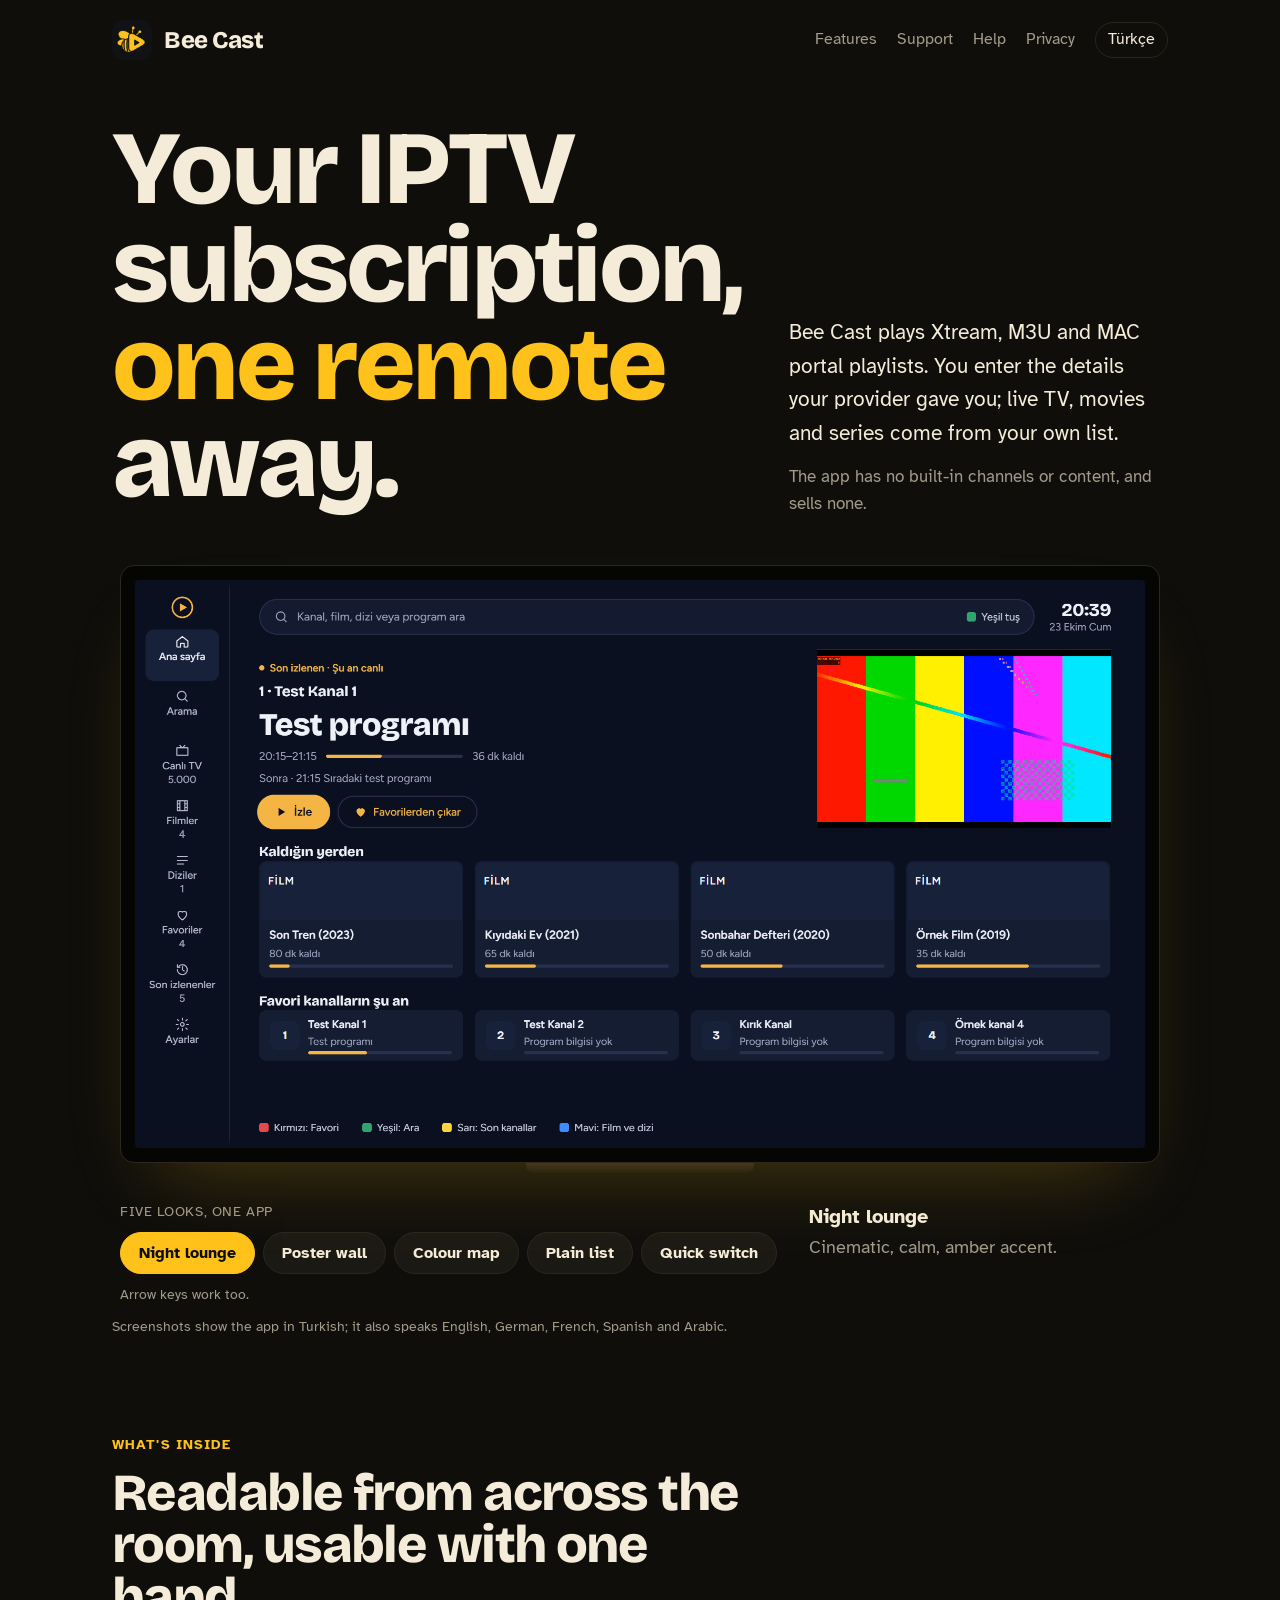
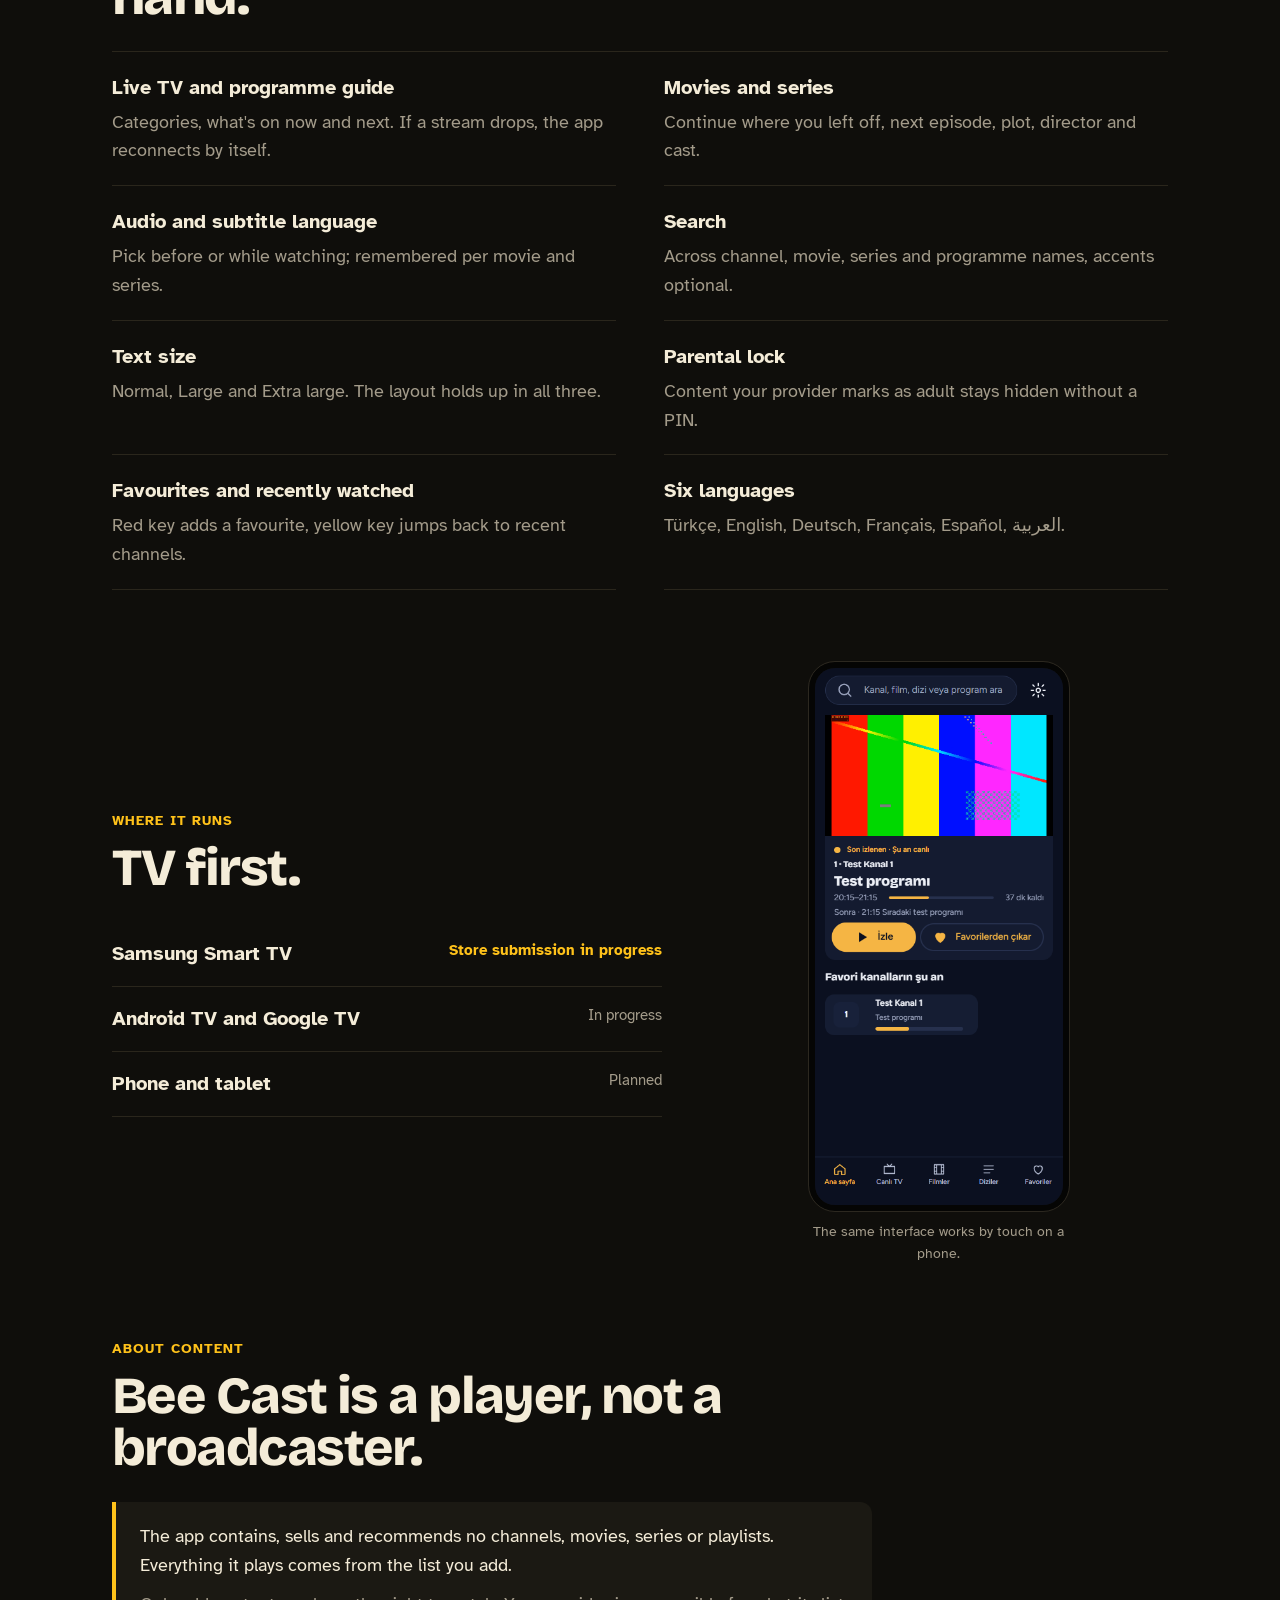
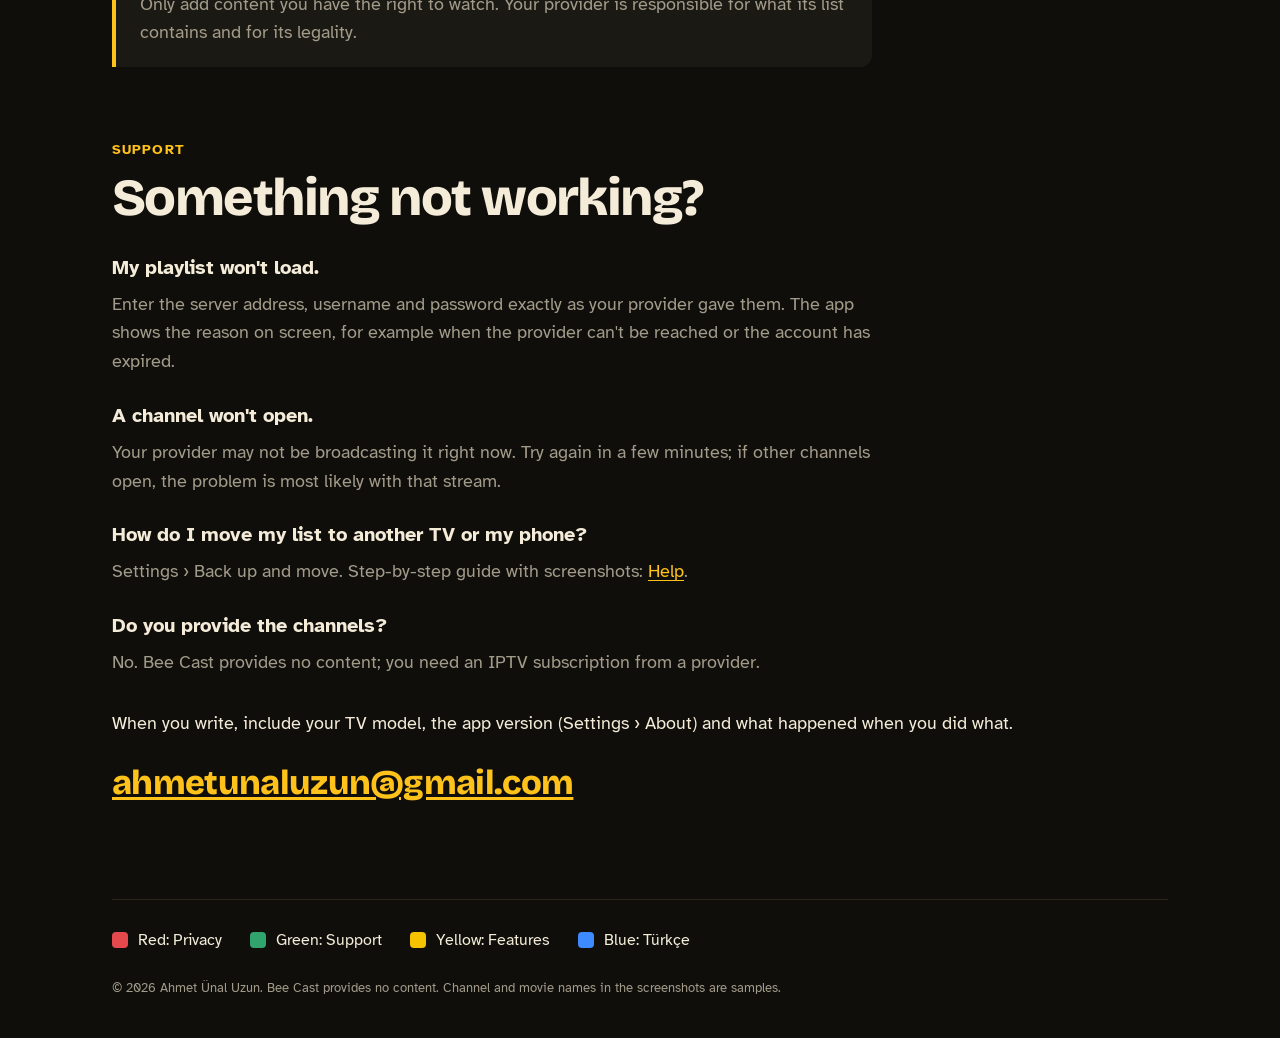
==== en/index.html @ 76fd28bc "Site: Yardım sayfası (TR+EN), yedekle ve taşı tarifi gerçek TV ve telefon görüntüleriyle Gereksiniml" ====
<!doctype html>
<html lang="en" class="no-js">
<head>
  <meta charset="utf-8">
  <meta name="viewport" content="width=device-width, initial-scale=1">
  <title>Bee Cast — IPTV player</title>
  <meta name="description" content="Bee Cast is a player for watching live TV, movies and series from your own IPTV subscription on your TV, with the remote. It provides no content.">
  <link rel="icon" href="../assets/img/simge-64.png" type="image/png">
  <link rel="apple-touch-icon" href="../assets/img/simge-192.png">
  <link rel="alternate" hreflang="tr" href="../">
  <link rel="stylesheet" href="../assets/site.css">
  <script src="../assets/site.js" defer></script>
</head>
<body>
  <a class="skip" href="#content">Skip to content</a>
  <div class="wrap">
    <header class="top">
      <a class="brand" href="./" aria-label="Bee Cast home"><img src="../assets/img/simge-64.png" alt="" width="40" height="40"><span>Bee Cast</span></a>
      <nav aria-label="Site">
        <a class="opt" href="#features">Features</a>
        <a class="opt" href="#support">Support</a>
        <a class="opt" href="help.html">Help</a>
        <a class="opt" href="privacy.html">Privacy</a>
        <a class="lang" href="../" lang="tr" hreflang="tr">Türkçe</a>
      </nav>
    </header>

    <main id="content">
      <div class="hero">
        <div class="hero__head">
        <h1>Your IPTV subscription, <em>one remote</em> away.</h1>
        <div>
        <p class="lede">Bee Cast plays Xtream, M3U and MAC portal playlists. You enter the details your provider gave you; live TV, movies and series come from your own list.</p>
        <p class="lede">The app has no built-in channels or content, and sells none.</p>
        </div>
        </div>

        <div class="tv">
          <div class="tv__bezel">
            <div class="tv__screen">
              <img data-look="a" class="is-on" src="../assets/img/tema-a.png" alt="Bee Cast home screen in the Night lounge look: last watched channel, continue watching and favourite channels" width="1920" height="1080">
              <img data-look="b" src="../assets/img/tema-b.png" alt="Poster wall look" width="1920" height="1080" loading="lazy">
              <img data-look="c" src="../assets/img/tema-c.png" alt="Colour map look" width="1920" height="1080" loading="lazy">
              <img data-look="d" src="../assets/img/tema-d.png" alt="Plain list look" width="1920" height="1080" loading="lazy">
              <img data-look="e" src="../assets/img/tema-e.png" alt="Quick switch look" width="1920" height="1080" loading="lazy">
            </div>
          </div>
          <div class="tv__stand" aria-hidden="true"></div>

          <div class="looks">
            <div>
              <p class="looks__label" id="looks">FIVE LOOKS, ONE APP</p>
              <div class="looks__keys" role="radiogroup" aria-labelledby="looks" data-looks>
                <button type="button" class="look" role="radio" data-look="a" data-desc="Cinematic, calm, amber accent.">Night lounge</button>
                <button type="button" class="look" role="radio" data-look="b" data-desc="Content first, typographic posters.">Poster wall</button>
                <button type="button" class="look" role="radio" data-look="c" data-desc="Every section has its own colour.">Colour map</button>
                <button type="button" class="look" role="radio" data-look="d" data-desc="No frills, most legible, fewest key presses.">Plain list</button>
                <button type="button" class="look" role="radio" data-look="e" data-desc="Opens on the stream, one press with the colour keys.">Quick switch</button>
              </div>
              <p class="looks__hint">Arrow keys work too.</p>
            </div>
            <p class="looks__desc" aria-live="polite"><b data-look-title>Night lounge</b><span data-look-desc>Cinematic, calm, amber accent.</span></p>
          </div>
        </div>
        <p class="looks__hint">Screenshots show the app in Turkish; it also speaks English, German, French, Spanish and Arabic.</p>
      </div>

      <section id="features" aria-labelledby="h-f">
        <p class="kicker">What's inside</p>
        <h2 id="h-f">Readable from across the room, usable with one hand.</h2>
        <dl class="feats">
          <div><dt>Live TV and programme guide</dt><dd>Categories, what's on now and next. If a stream drops, the app reconnects by itself.</dd></div>
          <div><dt>Movies and series</dt><dd>Continue where you left off, next episode, plot, director and cast.</dd></div>
          <div><dt>Audio and subtitle language</dt><dd>Pick before or while watching; remembered per movie and series.</dd></div>
          <div><dt>Search</dt><dd>Across channel, movie, series and programme names, accents optional.</dd></div>
          <div><dt>Text size</dt><dd>Normal, Large and Extra large. The layout holds up in all three.</dd></div>
          <div><dt>Parental lock</dt><dd>Content your provider marks as adult stays hidden without a PIN.</dd></div>
          <div><dt>Favourites and recently watched</dt><dd>Red key adds a favourite, yellow key jumps back to recent channels.</dd></div>
          <div><dt>Six languages</dt><dd>Türkçe, English, Deutsch, Français, Español, العربية.</dd></div>
        </dl>
      </section>

      <section id="where" aria-labelledby="h-w">
        <div class="where">
          <div>
            <p class="kicker">Where it runs</p>
            <h2 id="h-w">TV first.</h2>
            <ul>
              <li>Samsung Smart TV <span class="now">Store submission in progress</span></li>
              <li>Android TV and Google TV <span>In progress</span></li>
              <li>Phone and tablet <span>Planned</span></li>
            </ul>
          </div>
          <figure>
            <img src="../assets/img/telefon.png" alt="Bee Cast on a phone, portrait" width="390" height="844">
            <figcaption>The same interface works by touch on a phone.</figcaption>
          </figure>
        </div>
      </section>

      <section id="about-content" aria-labelledby="h-c">
        <p class="kicker">About content</p>
        <h2 id="h-c">Bee Cast is a player, not a broadcaster.</h2>
        <div class="note">
          <p>The app contains, sells and recommends no channels, movies, series or playlists. Everything it plays comes from the list you add.</p>
          <p>Only add content you have the right to watch. Your provider is responsible for what its list contains and for its legality.</p>
        </div>
      </section>

      <section id="support" aria-labelledby="h-s">
        <p class="kicker">Support</p>
        <h2 id="h-s">Something not working?</h2>
        <dl class="faq">
          <dt>My playlist won't load.</dt>
          <dd>Enter the server address, username and password exactly as your provider gave them. The app shows the reason on screen, for example when the provider can't be reached or the account has expired.</dd>
          <dt>A channel won't open.</dt>
          <dd>Your provider may not be broadcasting it right now. Try again in a few minutes; if other channels open, the problem is most likely with that stream.</dd>
          <dt>How do I move my list to another TV or my phone?</dt>
          <dd>Settings › Back up and move. Step-by-step guide with screenshots: <a href="help.html">Help</a>.</dd>
          <dt>Do you provide the channels?</dt>
          <dd>No. Bee Cast provides no content; you need an IPTV subscription from a provider.</dd>
        </dl>
        <p style="margin-top:32px">When you write, include your TV model, the app version (Settings › About) and what happened when you did what.</p>
        <a class="mail" href="mailto:ahmetunaluzun@gmail.com?subject=Bee%20Cast">ahmetunaluzun@gmail.com</a>
      </section>
    </main>

    <footer class="foot">
      <ul class="keys" aria-label="Shortcuts">
        <li><a href="privacy.html"><i class="k-red" aria-hidden="true"></i>Red: Privacy</a></li>
        <li><a href="#support"><i class="k-green" aria-hidden="true"></i>Green: Support</a></li>
        <li><a href="#features"><i class="k-yellow" aria-hidden="true"></i>Yellow: Features</a></li>
        <li><a href="../" lang="tr"><i class="k-blue" aria-hidden="true"></i>Blue: Türkçe</a></li>
      </ul>
      <small>© 2026 Ahmet Ünal Uzun. Bee Cast provides no content. Channel and movie names in the screenshots are samples.</small>
    </footer>
  </div>
</body>
</html>
---- assets/site.css ----
/* Bee Cast sitesi. Yazı tipleri pakette (Google Fonts'a istek gitmez); OFL-1.1, @fontsource 5.3.0. */
@font-face { font-family: 'Bricolage Grotesque'; font-weight: 800; font-display: swap; src: url('fonts/bricolage-grotesque-latin-800-normal.woff2') format('woff2'); unicode-range: U+0000-00FF, U+0131, U+0152-0153, U+02BB-02BC, U+02C6, U+02DA, U+02DC, U+0304, U+0308, U+0329, U+2000-206F, U+20AC, U+2122, U+2191, U+2193, U+2212, U+2215, U+FEFF, U+FFFD; }
@font-face { font-family: 'Bricolage Grotesque'; font-weight: 800; font-display: swap; src: url('fonts/bricolage-grotesque-latin-ext-800-normal.woff2') format('woff2'); unicode-range: U+0100-02BA, U+02BD-02C5, U+02C7-02CC, U+02CE-02D7, U+02DD-02FF, U+0304, U+0308, U+0329, U+1D00-1DBF, U+1E00-1E9F, U+1EF2-1EFF, U+2020, U+20A0-20AB, U+20AD-20C0, U+2113, U+2C60-2C7F, U+A720-A7FF; }
@font-face { font-family: 'Atkinson Hyperlegible'; font-weight: 400; font-display: swap; src: url('fonts/atkinson-hyperlegible-latin-400-normal.woff2') format('woff2'); unicode-range: U+0000-00FF, U+0131, U+0152-0153, U+02BB-02BC, U+02C6, U+02DA, U+02DC, U+0304, U+0308, U+0329, U+2000-206F, U+20AC, U+2122, U+2191, U+2193, U+2212, U+2215, U+FEFF, U+FFFD; }
@font-face { font-family: 'Atkinson Hyperlegible'; font-weight: 400; font-display: swap; src: url('fonts/atkinson-hyperlegible-latin-ext-400-normal.woff2') format('woff2'); unicode-range: U+0100-02BA, U+02BD-02C5, U+02C7-02CC, U+02CE-02D7, U+02DD-02FF, U+0304, U+0308, U+0329, U+1D00-1DBF, U+1E00-1E9F, U+1EF2-1EFF, U+2020, U+20A0-20AB, U+20AD-20C0, U+2113, U+2C60-2C7F, U+A720-A7FF; }
@font-face { font-family: 'Atkinson Hyperlegible'; font-weight: 700; font-display: swap; src: url('fonts/atkinson-hyperlegible-latin-700-normal.woff2') format('woff2'); unicode-range: U+0000-00FF, U+0131, U+0152-0153, U+02BB-02BC, U+02C6, U+02DA, U+02DC, U+0304, U+0308, U+0329, U+2000-206F, U+20AC, U+2122, U+2191, U+2193, U+2212, U+2215, U+FEFF, U+FFFD; }
@font-face { font-family: 'Atkinson Hyperlegible'; font-weight: 700; font-display: swap; src: url('fonts/atkinson-hyperlegible-latin-ext-700-normal.woff2') format('woff2'); unicode-range: U+0100-02BA, U+02BD-02C5, U+02C7-02CC, U+02CE-02D7, U+02DD-02FF, U+0304, U+0308, U+0329, U+1D00-1DBF, U+1E00-1E9F, U+1EF2-1EFF, U+2020, U+20A0-20AB, U+20AD-20C0, U+2113, U+2C60-2C7F, U+A720-A7FF; }

:root {
  --ink: #0f0e0b;      /* petek siyahı: zemin */
  --hive: #1b1913;     /* kovan: yüzey */
  --hive-2: #2a261c;   /* kovan çizgisi */
  --honey: #ffc21a;    /* bal sarısı: marka */
  --wax: #f4ecd8;      /* balmumu: metin */
  --ash: #a39b8a;      /* kül: ikincil metin */
  --key-red: #e5484d;
  --key-green: #30a46c;
  --key-yellow: #f5c400;
  --key-blue: #3e8bff;
  --display: 'Bricolage Grotesque', 'Arial Narrow', sans-serif;
  --body: 'Atkinson Hyperlegible', system-ui, sans-serif;
  --wrap: 1120px;
  --gutter: 16px;
  color-scheme: dark;
}
@media (min-width: 720px) { :root { --gutter: 32px; } }

*, *::before, *::after { box-sizing: border-box; }
html { -webkit-text-size-adjust: 100%; scroll-behavior: smooth; }
@media (prefers-reduced-motion: reduce) { html { scroll-behavior: auto; } }
body {
  margin: 0;
  background: var(--ink);
  color: var(--wax);
  font: 400 18px/1.6 var(--body);
  overflow-x: hidden;
}
img { max-width: 100%; height: auto; display: block; }
a { color: var(--honey); text-underline-offset: 3px; }
a:hover { color: #ffd65c; }
:focus-visible { outline: 3px solid var(--honey); outline-offset: 3px; border-radius: 6px; }
.wrap { max-width: var(--wrap); margin: 0 auto; padding: 0 var(--gutter); }
.skip { position: absolute; left: -999px; top: 8px; background: var(--honey); color: var(--ink); padding: 8px 14px; border-radius: 8px; z-index: 10; }
.skip:focus { left: 8px; }

/* ---- üst çubuk */
.top { display: flex; align-items: center; justify-content: space-between; padding: 20px 0; }
.brand { display: flex; align-items: center; gap: 12px; color: var(--wax); text-decoration: none; }
.brand img { width: 40px; height: 40px; border-radius: 10px; }
.brand span { font: 800 24px/1 var(--display); letter-spacing: -0.02em; }
.top nav { display: flex; align-items: center; gap: 20px; font-size: 16px; }
.top nav a { color: var(--ash); text-decoration: none; }
.top nav a:hover { color: var(--wax); }
.top nav .lang { color: var(--wax); border: 1px solid var(--hive-2); padding: 4px 12px; border-radius: 999px; }
@media (max-width: 560px) { .top nav .opt { display: none; } }

/* ---- giriş: başlık + TV */
.hero { padding: 40px 0 24px; }
.hero h1 {
  font: 800 clamp(44px, 9vw, 104px)/0.94 var(--display);
  letter-spacing: -0.035em;
  margin: 0 0 24px;
  max-width: 13ch;
}
.hero h1 em { font-style: normal; color: var(--honey); }
.hero .lede { font-size: clamp(18px, 2.2vw, 21px); color: var(--wax); max-width: 46ch; margin: 0; }
.hero .lede + .lede { color: var(--ash); margin-top: 12px; font-size: 17px; }
@media (min-width: 980px) {
  .hero__head { display: grid; grid-template-columns: 1.35fr 1fr; gap: 48px; align-items: end; }
  .hero__head h1 { margin-bottom: 6px; }
}

/* İmza: gerçek uygulama ekranı bir TV çerçevesinde; altındaki seçici uygulamanın beş görünümünü değiştirir. */
.tv { margin: 48px auto 0; max-width: 1040px; }
.tv__bezel {
  position: relative;
  background: #050504;
  border: 1px solid #2c2820;
  border-radius: 14px;
  padding: clamp(6px, 1.2vw, 14px);
  box-shadow: 0 40px 80px -40px rgba(255, 194, 26, 0.28);
}
.tv__screen { position: relative; aspect-ratio: 16 / 9; overflow: hidden; border-radius: 4px; background: #000; }
.tv__screen img { position: absolute; inset: 0; width: 100%; height: 100%; object-fit: cover; opacity: 0; transition: opacity 0.35s ease; }
.tv__screen img.is-on { opacity: 1; }
@media (prefers-reduced-motion: reduce) { .tv__screen img { transition: none; } }
.tv__stand { width: 22%; height: 10px; margin: 0 auto; background: linear-gradient(#26231a, #12110d); border-radius: 0 0 8px 8px; }

.looks { margin-top: 28px; display: grid; grid-template-columns: 1fr; gap: 16px; align-items: start; }
@media (min-width: 860px) { .looks { grid-template-columns: auto 1fr; gap: 32px; } }
.looks__label { font-size: 14px; color: var(--ash); margin: 0 0 8px; letter-spacing: 0.04em; }
.looks__keys { display: flex; flex-wrap: wrap; gap: 8px; }
.look {
  font: 700 16px/1 var(--body);
  color: var(--wax);
  background: var(--hive);
  border: 1px solid var(--hive-2);
  border-radius: 999px;
  padding: 12px 18px;
  cursor: pointer;
}
.look:hover { border-color: #4a4331; }
.look[aria-checked='true'] { background: var(--honey); border-color: var(--honey); color: var(--ink); }
.looks__desc { margin: 0; color: var(--ash); min-height: 3.2em; }
.looks__desc b { color: var(--wax); display: block; font-size: 20px; }
.looks__hint { font-size: 14px; color: var(--ash); margin: 10px 0 0; }
.no-js .looks__keys, .no-js .looks__hint { display: none; }

/* ---- bölümler */
section { padding: 72px 0 0; }
.kicker { font-size: 14px; letter-spacing: 0.08em; text-transform: uppercase; color: var(--honey); margin: 0 0 10px; font-weight: 700; }
h2 { font: 800 clamp(32px, 5vw, 52px)/1 var(--display); letter-spacing: -0.03em; margin: 0 0 28px; max-width: 18ch; }

.feats { display: grid; grid-template-columns: 1fr; gap: 0; margin: 0; border-top: 1px solid var(--hive-2); }
@media (min-width: 760px) { .feats { grid-template-columns: 1fr 1fr; column-gap: 48px; } }
.feats div { padding: 20px 0; border-bottom: 1px solid var(--hive-2); }
.feats dt { font-weight: 700; font-size: 20px; margin-bottom: 4px; }
.feats dd { margin: 0; color: var(--ash); }

.where { display: grid; grid-template-columns: 1fr; gap: 16px; }
@media (min-width: 760px) { .where { grid-template-columns: 1.2fr 1fr; gap: 48px; align-items: center; } }
.where ul { list-style: none; margin: 0; padding: 0; }
.where li { display: flex; justify-content: space-between; gap: 16px; padding: 16px 0; border-bottom: 1px solid var(--hive-2); font-size: 20px; font-weight: 700; }
.where li span { font-size: 15px; font-weight: 400; color: var(--ash); text-align: right; }
.where li .now { color: var(--honey); font-weight: 700; }
.where figure { margin: 0; justify-self: center; max-width: 260px; }
.where figure img { border-radius: 26px; border: 6px solid #050504; outline: 1px solid #2c2820; }
.where figcaption { text-align: center; font-size: 14px; color: var(--ash); margin-top: 10px; }

.note { background: var(--hive); border-left: 4px solid var(--honey); padding: 20px 24px; border-radius: 0 12px 12px 0; max-width: 760px; }
.note p { margin: 0; }
.note p + p { margin-top: 10px; color: var(--ash); }

.faq { max-width: 760px; margin: 0; }
.faq dt { font-weight: 700; font-size: 20px; margin-top: 24px; }
.faq dd { margin: 6px 0 0; color: var(--ash); }
.mail { display: inline-block; margin-top: 8px; font: 800 clamp(22px, 4vw, 34px)/1.1 var(--display); letter-spacing: -0.02em; word-break: break-all; }

/* ---- alt bilgi: uygulamadaki renkli tuş açıklamasıyla aynı dil */
.foot { margin-top: 96px; padding: 28px 0 40px; border-top: 1px solid var(--hive-2); font-size: 16px; }
.keys { display: flex; flex-wrap: wrap; gap: 12px 28px; list-style: none; margin: 0 0 20px; padding: 0; }
.keys a { color: var(--wax); text-decoration: none; display: inline-flex; align-items: center; gap: 10px; }
.keys a:hover { color: var(--honey); }
.keys i { width: 16px; height: 16px; border-radius: 4px; display: inline-block; }
.k-red { background: var(--key-red); } .k-green { background: var(--key-green); }
.k-yellow { background: var(--key-yellow); } .k-blue { background: var(--key-blue); }
.foot small { color: var(--ash); display: block; }

/* ---- gizlilik sayfası */
.doc { max-width: 760px; padding-top: 32px; }
.doc h1 { font: 800 clamp(40px, 7vw, 72px)/0.98 var(--display); letter-spacing: -0.035em; margin: 0 0 12px; }
.doc .meta { color: var(--ash); font-size: 16px; margin: 0 0 32px; }
.doc .short { background: var(--honey); color: var(--ink); border-radius: 14px; padding: 22px 26px; font-size: 20px; font-weight: 700; margin-bottom: 40px; }
.doc .short p { margin: 0; }
.doc .short p + p { margin-top: 8px; font-weight: 400; font-size: 17px; }
.doc h2 { font-size: clamp(26px, 4vw, 34px); margin: 44px 0 14px; max-width: none; }
.doc ul { padding-left: 22px; }
.doc li { margin: 6px 0; }
.doc li::marker { color: var(--honey); }
.table-wrap { overflow-x: auto; }
.doc table { border-collapse: collapse; width: 100%; font-size: 15px; min-width: 560px; }
.doc th, .doc td { text-align: left; padding: 10px 12px; border-bottom: 1px solid var(--hive-2); vertical-align: top; }
.doc th { color: var(--ash); font-weight: 700; }

/* ---- yardım sayfası */
.doc--wide { max-width: 980px; }
.toc { display: flex; flex-wrap: wrap; gap: 8px 10px; margin: 0 0 8px; }
.toc a { color: var(--wax); text-decoration: none; border: 1px solid var(--hive-2); border-radius: 999px; padding: 6px 14px; font-size: 16px; }
.toc a:hover { border-color: var(--honey); }
.need { border: 2px solid var(--honey); border-radius: 14px; padding: 18px 22px 10px; margin: 0 0 24px; }
.need__title { color: var(--honey); font-weight: 700; margin: 0 0 4px; text-transform: uppercase; letter-spacing: 0.08em; font-size: 14px; }
.need b { color: var(--wax); }
.doc h3 { font-size: 21px; margin: 0 0 6px; }
.steps { list-style: none; counter-reset: adim; padding: 0; margin: 24px 0 0; }
.steps > li { counter-increment: adim; position: relative; padding: 0 0 32px 52px; margin: 0; }
.steps > li::before { content: counter(adim); position: absolute; left: 0; top: -2px; width: 36px; height: 36px; border-radius: 50%; background: var(--honey); color: var(--ink); font: 800 19px/36px var(--display); text-align: center; }
.steps > li::after { content: ''; position: absolute; left: 17px; top: 42px; bottom: 8px; width: 2px; background: var(--hive-2); }
.steps > li:last-child::after { display: none; }
.steps__text p { margin: 0 0 8px; color: var(--ash); }
.steps__text b { color: var(--wax); }
.shots { display: flex; flex-wrap: wrap; align-items: flex-start; gap: 16px; margin-top: 14px; }
.shot { margin: 0; flex: 1 1 420px; max-width: 640px; }
.shot--phone { flex: 0 1 220px; max-width: 240px; }
.shot img { border-radius: 10px; border: 1px solid var(--hive-2); }
.shot--phone img { border-radius: 18px; }
.shot figcaption { color: var(--ash); font-size: 14px; margin-top: 6px; }
.plain { padding-left: 22px; }
.plain li { margin: 8px 0; }
.plain li::marker { color: var(--honey); font-weight: 700; }
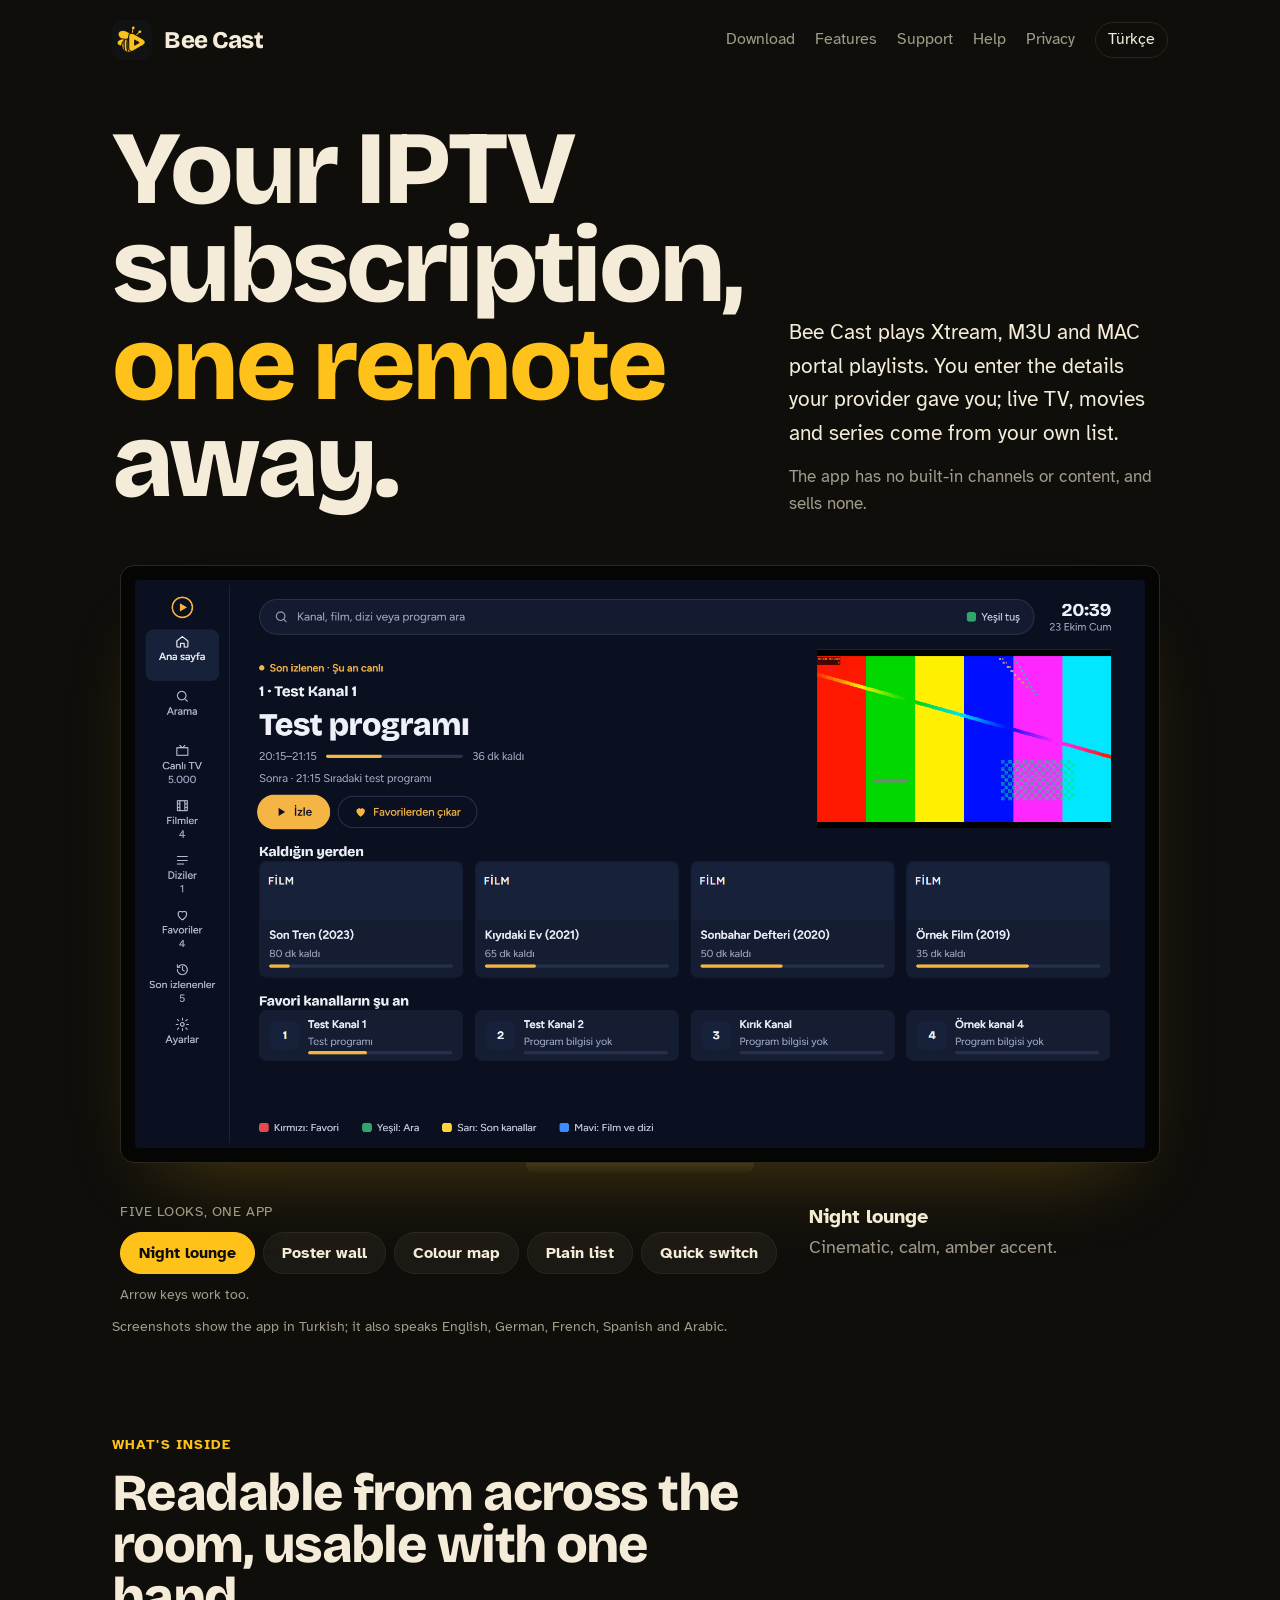
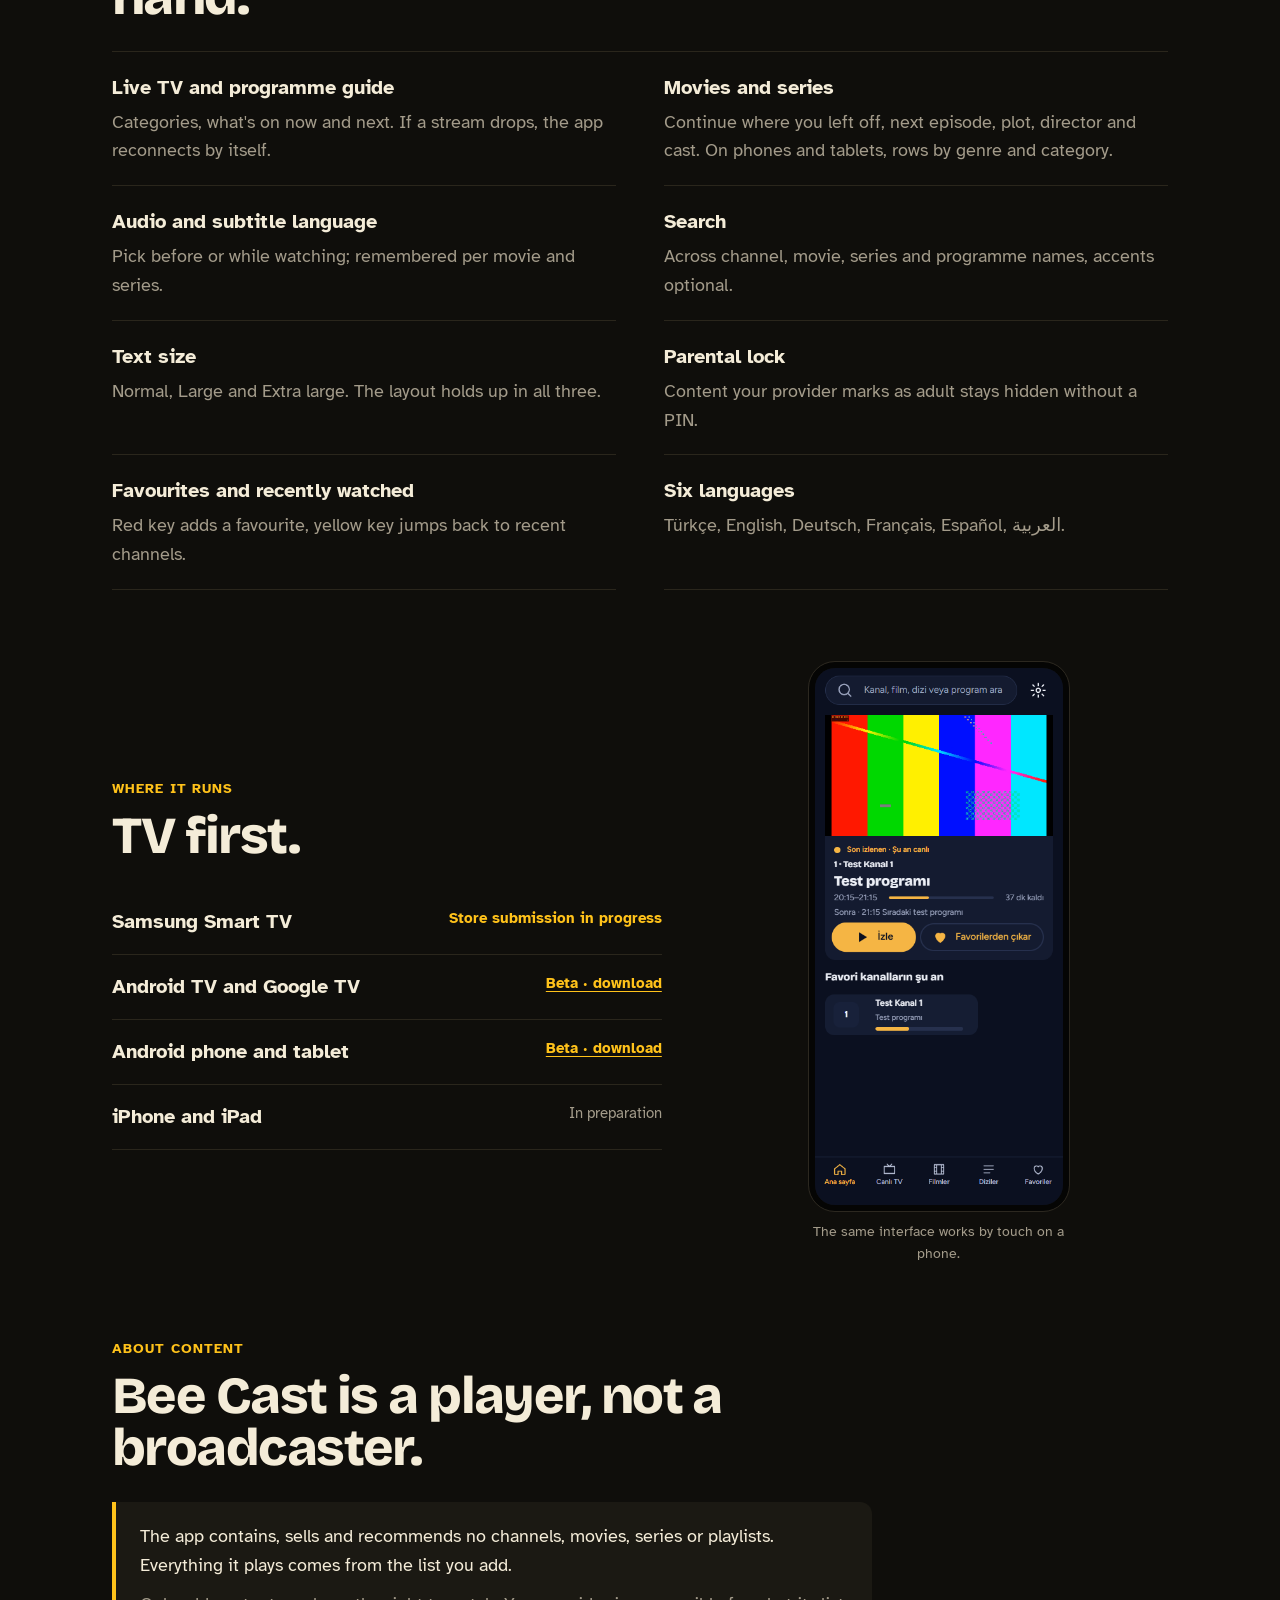
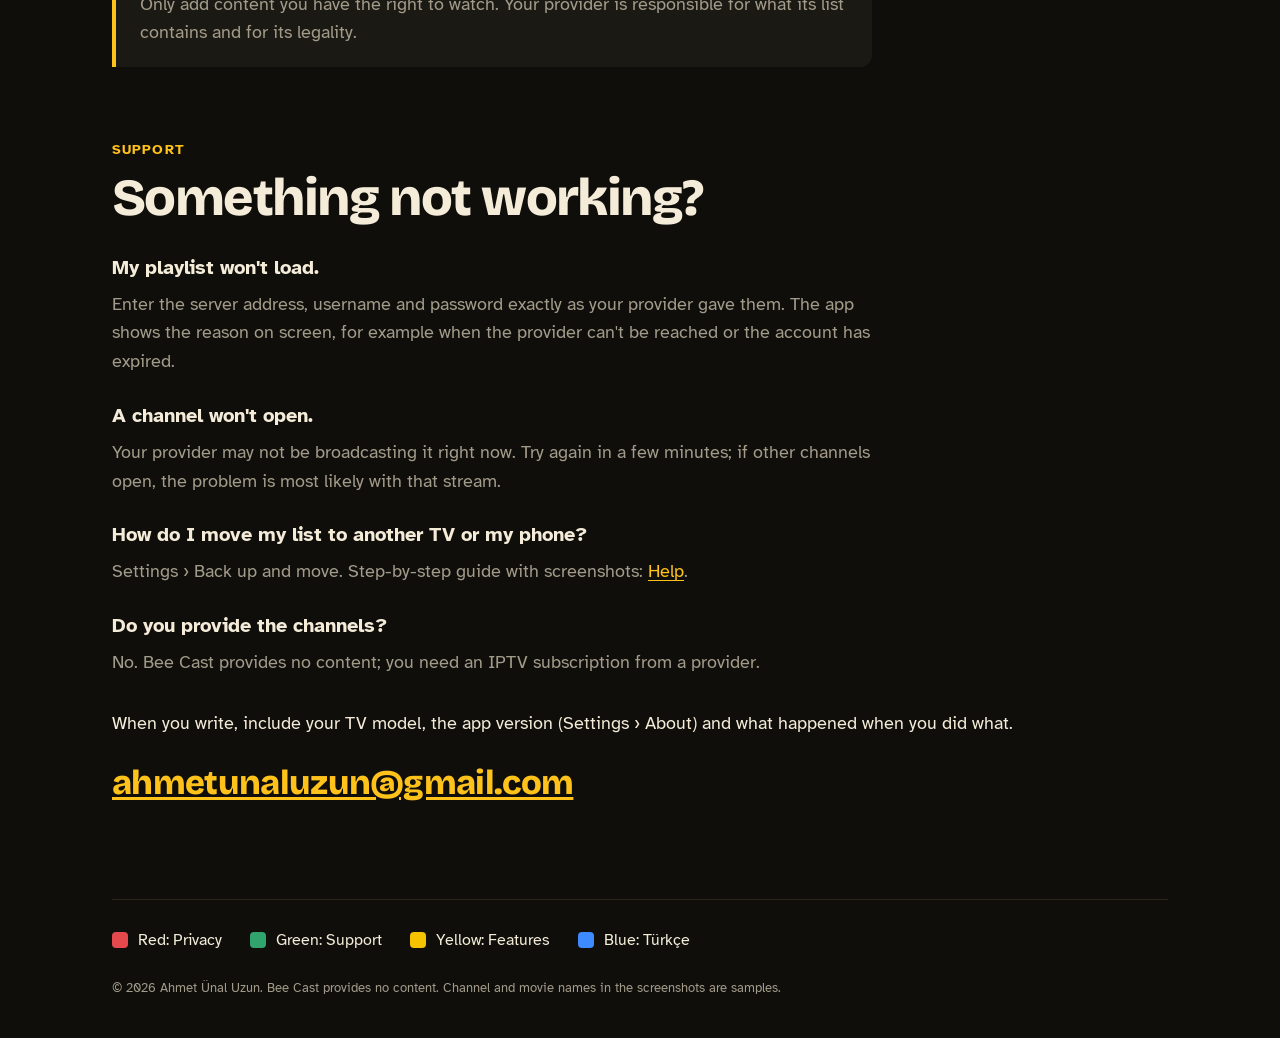
==== commit d6f1f51e: "Site: İndir sayfası (Android beta 0.4.0), gizlilik 1.2.0 Co-Authored-By: Claude Opus 5.5 <noreply@an" ====
--- a/en/index.html
+++ b/en/index.html
@@ -17,6 +17,7 @@
     <header class="top">
       <a class="brand" href="./" aria-label="Bee Cast home"><img src="../assets/img/simge-64.png" alt="" width="40" height="40"><span>Bee Cast</span></a>
       <nav aria-label="Site">
+        <a class="opt" href="download.html">Download</a>
         <a class="opt" href="#features">Features</a>
         <a class="opt" href="#support">Support</a>
         <a class="opt" href="help.html">Help</a>
@@ -70,7 +71,7 @@
         <h2 id="h-f">Readable from across the room, usable with one hand.</h2>
         <dl class="feats">
           <div><dt>Live TV and programme guide</dt><dd>Categories, what's on now and next. If a stream drops, the app reconnects by itself.</dd></div>
-          <div><dt>Movies and series</dt><dd>Continue where you left off, next episode, plot, director and cast.</dd></div>
+          <div><dt>Movies and series</dt><dd>Continue where you left off, next episode, plot, director and cast. On phones and tablets, rows by genre and category.</dd></div>
           <div><dt>Audio and subtitle language</dt><dd>Pick before or while watching; remembered per movie and series.</dd></div>
           <div><dt>Search</dt><dd>Across channel, movie, series and programme names, accents optional.</dd></div>
           <div><dt>Text size</dt><dd>Normal, Large and Extra large. The layout holds up in all three.</dd></div>
@@ -87,8 +88,9 @@
             <h2 id="h-w">TV first.</h2>
             <ul>
               <li>Samsung Smart TV <span class="now">Store submission in progress</span></li>
-              <li>Android TV and Google TV <span>In progress</span></li>
-              <li>Phone and tablet <span>Planned</span></li>
+              <li>Android TV and Google TV <span class="now"><a href="download.html#android-tv">Beta · download</a></span></li>
+              <li>Android phone and tablet <span class="now"><a href="download.html#android">Beta · download</a></span></li>
+              <li>iPhone and iPad <span>In preparation</span></li>
             </ul>
           </div>
           <figure>
--- a/assets/site.css
+++ b/assets/site.css
@@ -187,3 +187,21 @@
 .plain { padding-left: 22px; }
 .plain li { margin: 8px 0; }
 .plain li::marker { color: var(--honey); font-weight: 700; }
+
+/* ---- indirme sayfası */
+.dl { display: flex; flex-wrap: wrap; gap: 16px; margin: 8px 0 8px; }
+.dl__card { flex: 1 1 260px; border: 2px solid var(--honey); border-radius: 14px; padding: 18px 22px 20px; }
+.dl__card h2 { margin: 2px 0 8px; font-size: 26px; }
+.dl__card p { margin: 0 0 12px; color: var(--ash); }
+.dl__card--off { border-color: var(--hive-2); }
+.dl__tag { display: inline-block; color: var(--honey); font-weight: 700; text-transform: uppercase; letter-spacing: 0.08em; font-size: 13px; }
+.dl__card--off .dl__tag { color: var(--ash); }
+.dl__btn { display: inline-block; background: var(--honey); color: var(--ink); border-radius: 999px; padding: 12px 26px; font: 800 19px/1.2 var(--display); text-decoration: none; }
+.dl__btn:hover, .dl__btn:focus-visible { background: var(--wax); }
+.dl__card .dl__small { margin: 12px 0 0; font-size: 14px; }
+.vid { margin: 18px 0 8px; max-width: 320px; }
+.vid video { display: block; width: 100%; height: auto; border-radius: 18px; border: 1px solid var(--hive-2); background: var(--hive); }
+.vid figcaption { color: var(--ash); font-size: 14px; margin-top: 6px; }
+.hash { word-break: break-all; font-size: 13px; }
+.where li .now a { color: inherit; }
+.doc code { overflow-wrap: anywhere; word-break: break-word; }
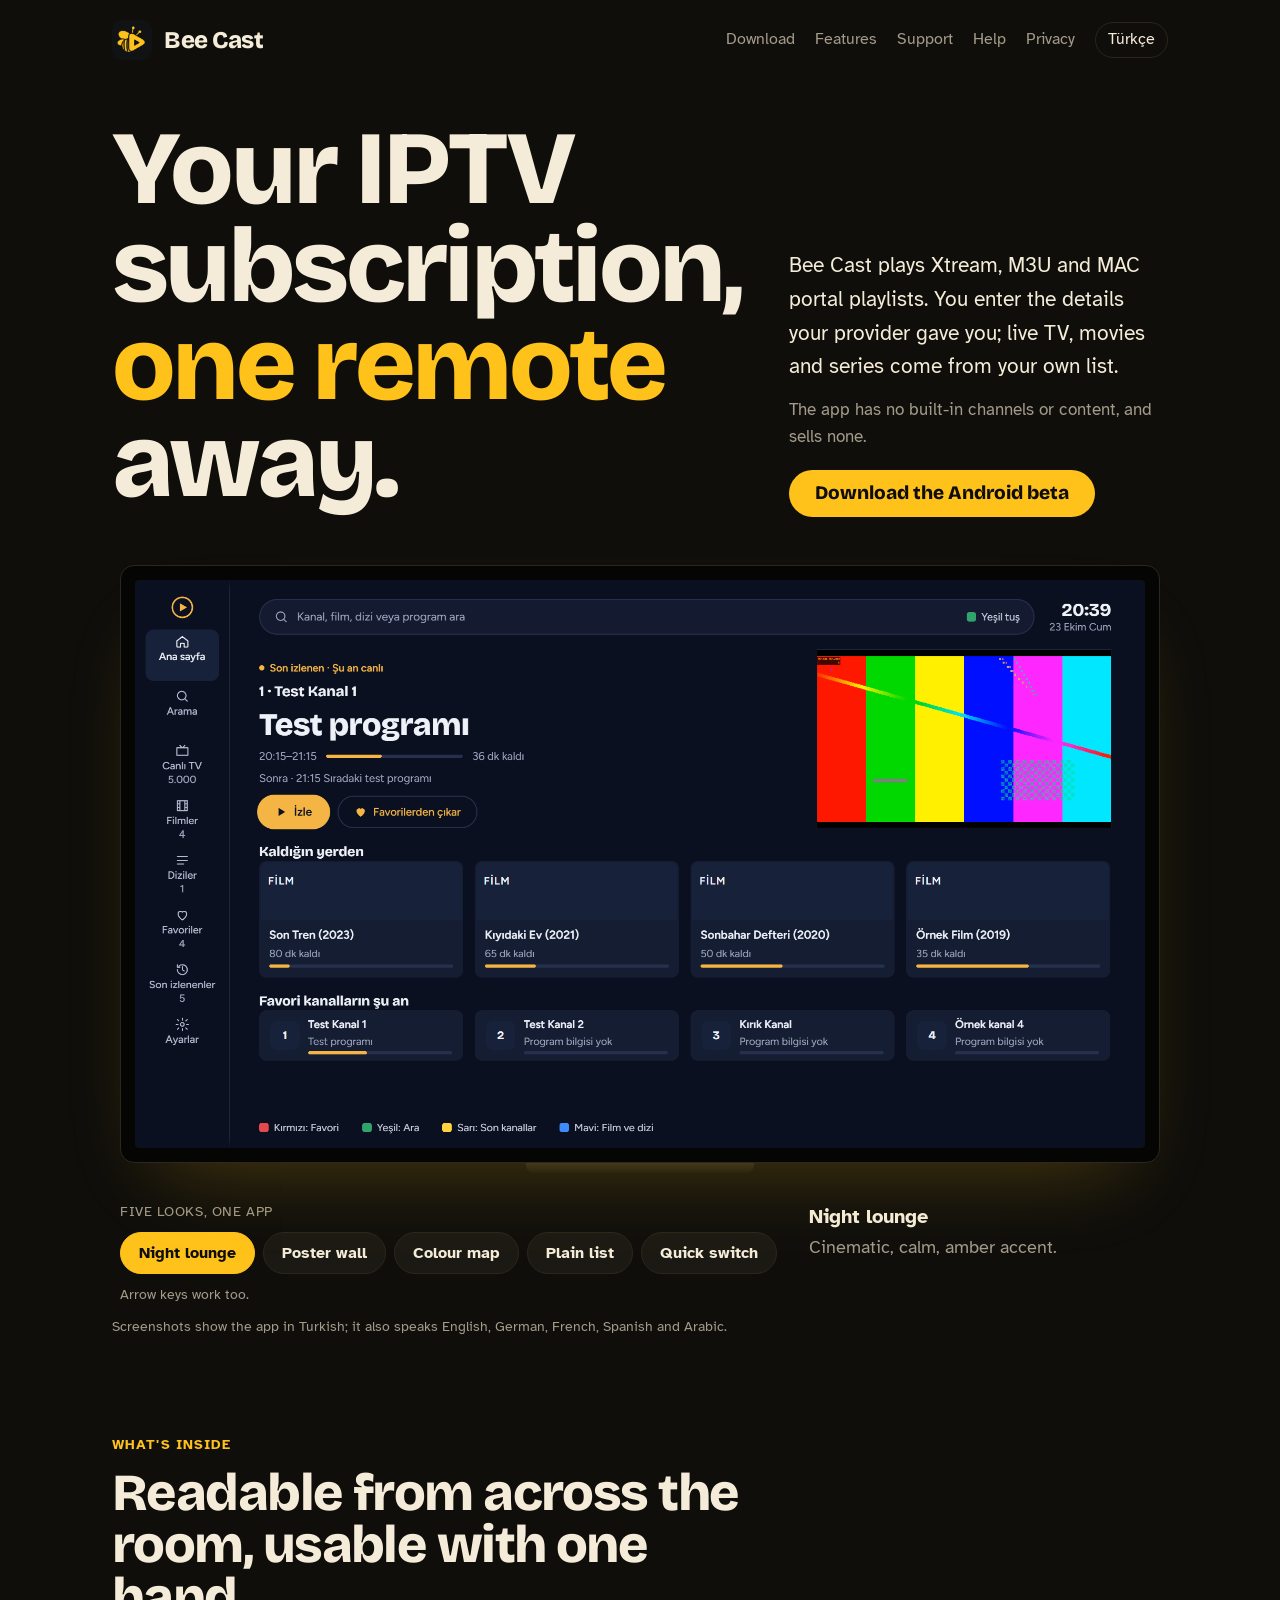
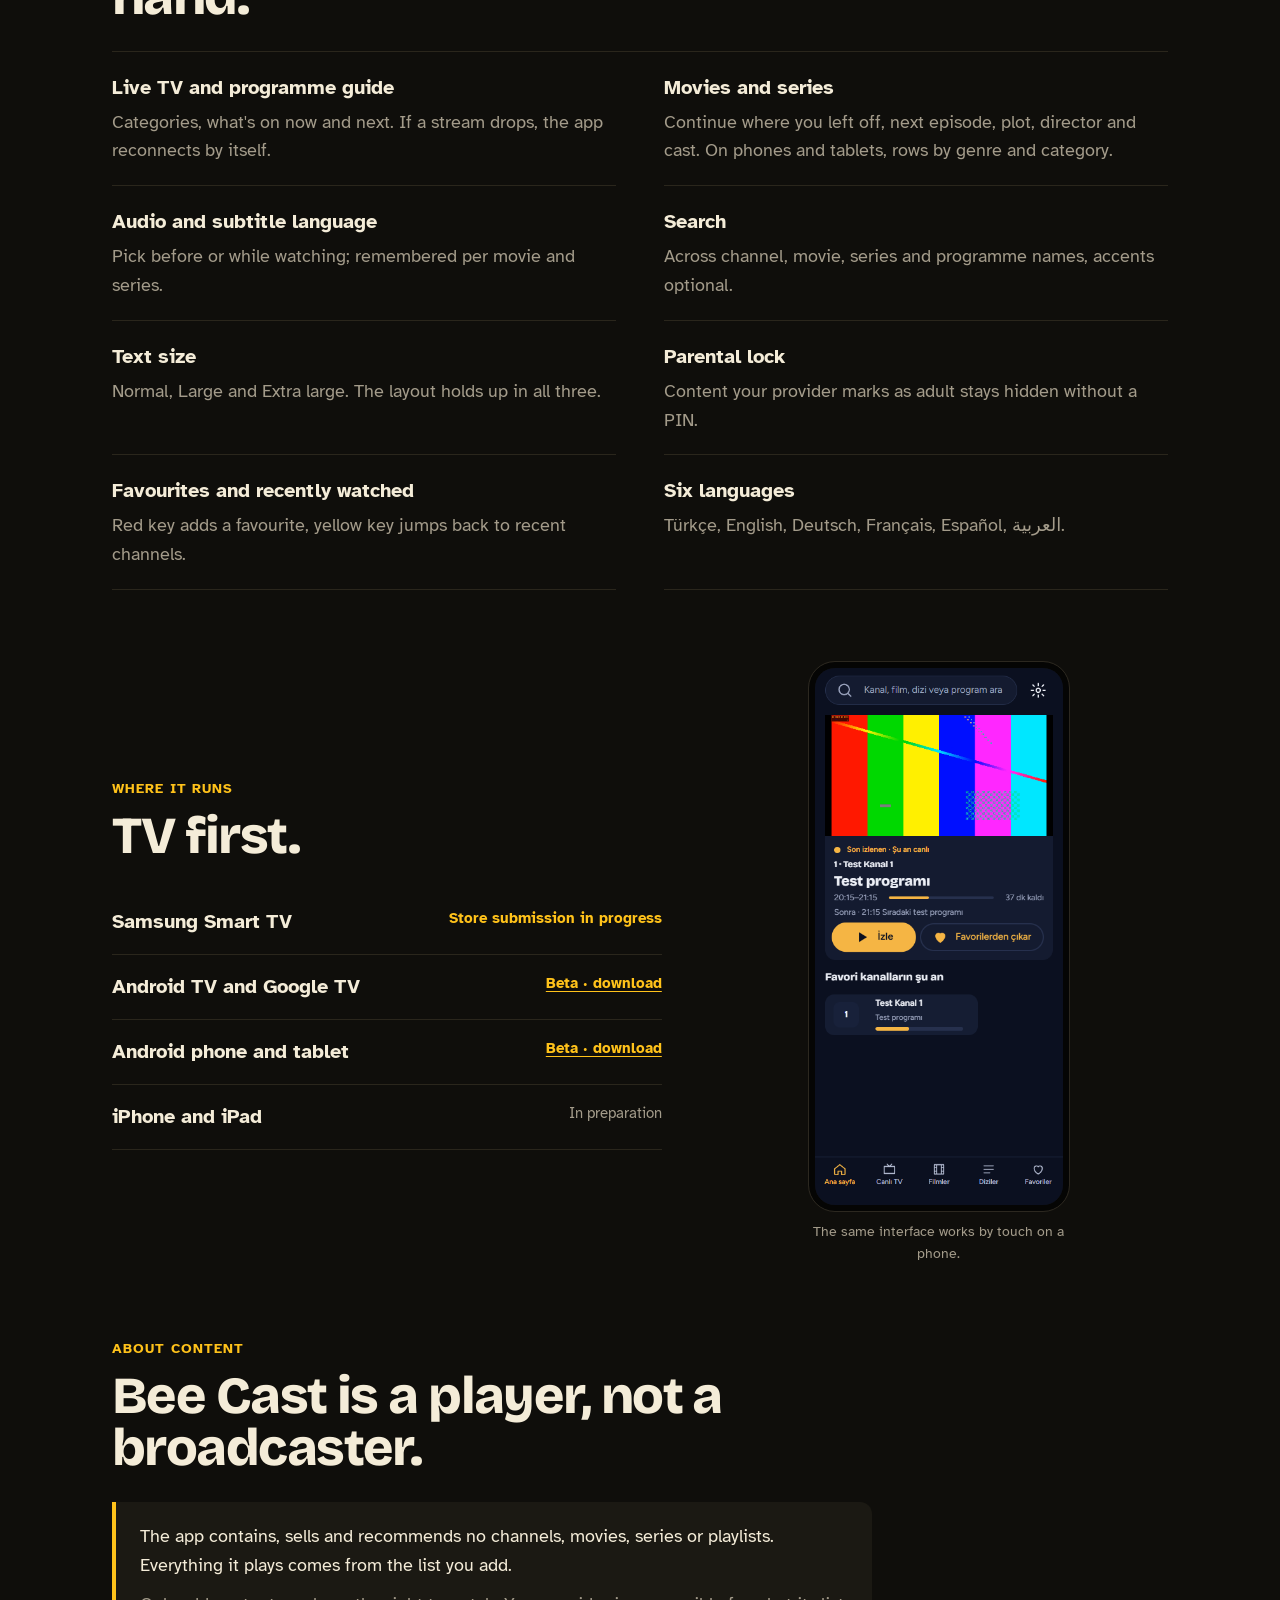
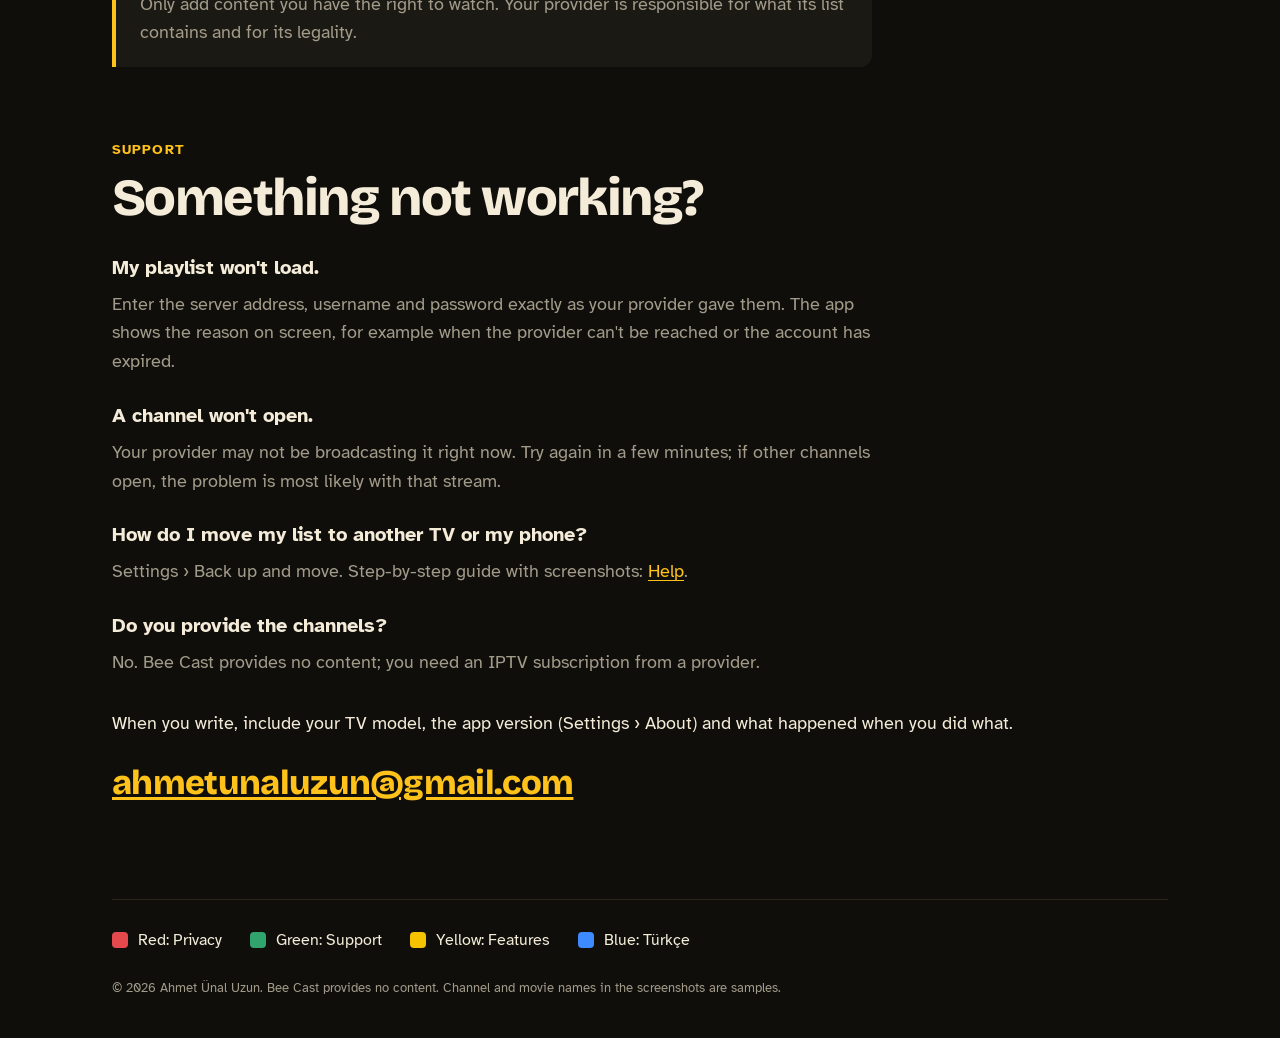
==== commit f9a30232: "Site: Android kurulum videoları (TR/EN), adımlar gerçek ekran yazılarıyla, ana sayfada indir düğmesi" ====
--- a/en/index.html
+++ b/en/index.html
@@ -33,6 +33,7 @@
         <div>
         <p class="lede">Bee Cast plays Xtream, M3U and MAC portal playlists. You enter the details your provider gave you; live TV, movies and series come from your own list.</p>
         <p class="lede">The app has no built-in channels or content, and sells none.</p>
+        <p class="hero__cta"><a class="dl__btn" href="download.html">Download the Android beta</a></p>
         </div>
         </div>
 
--- a/assets/site.css
+++ b/assets/site.css
@@ -197,7 +197,7 @@
 .dl__tag { display: inline-block; color: var(--honey); font-weight: 700; text-transform: uppercase; letter-spacing: 0.08em; font-size: 13px; }
 .dl__card--off .dl__tag { color: var(--ash); }
 .dl__btn { display: inline-block; background: var(--honey); color: var(--ink); border-radius: 999px; padding: 12px 26px; font: 800 19px/1.2 var(--display); text-decoration: none; }
-.dl__btn:hover, .dl__btn:focus-visible { background: var(--wax); }
+.dl__btn:hover, .dl__btn:focus-visible { background: var(--wax); color: var(--ink); }
 .dl__card .dl__small { margin: 12px 0 0; font-size: 14px; }
 .vid { margin: 18px 0 8px; max-width: 320px; }
 .vid video { display: block; width: 100%; height: auto; border-radius: 18px; border: 1px solid var(--hive-2); background: var(--hive); }
@@ -205,3 +205,4 @@
 .hash { word-break: break-all; font-size: 13px; }
 .where li .now a { color: inherit; }
 .doc code { overflow-wrap: anywhere; word-break: break-word; }
+.hero__cta { margin: 20px 0 0; }
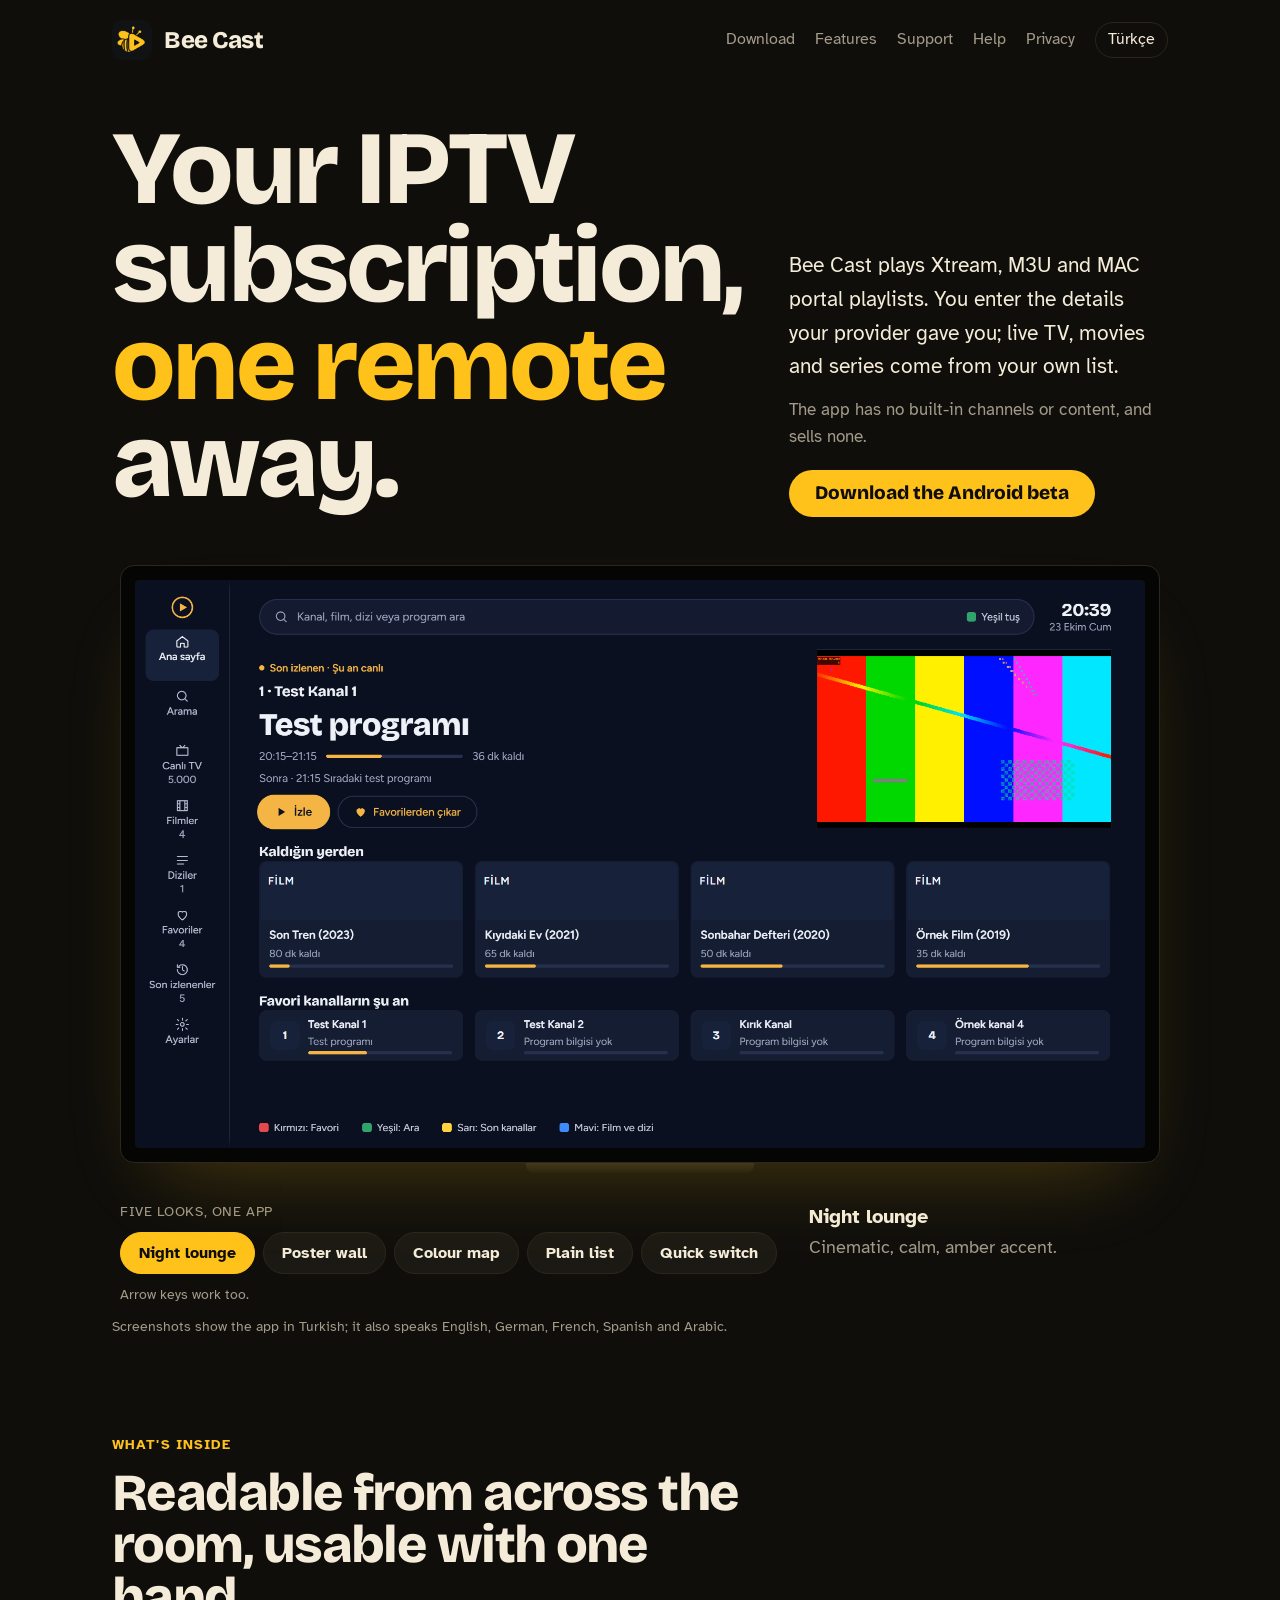
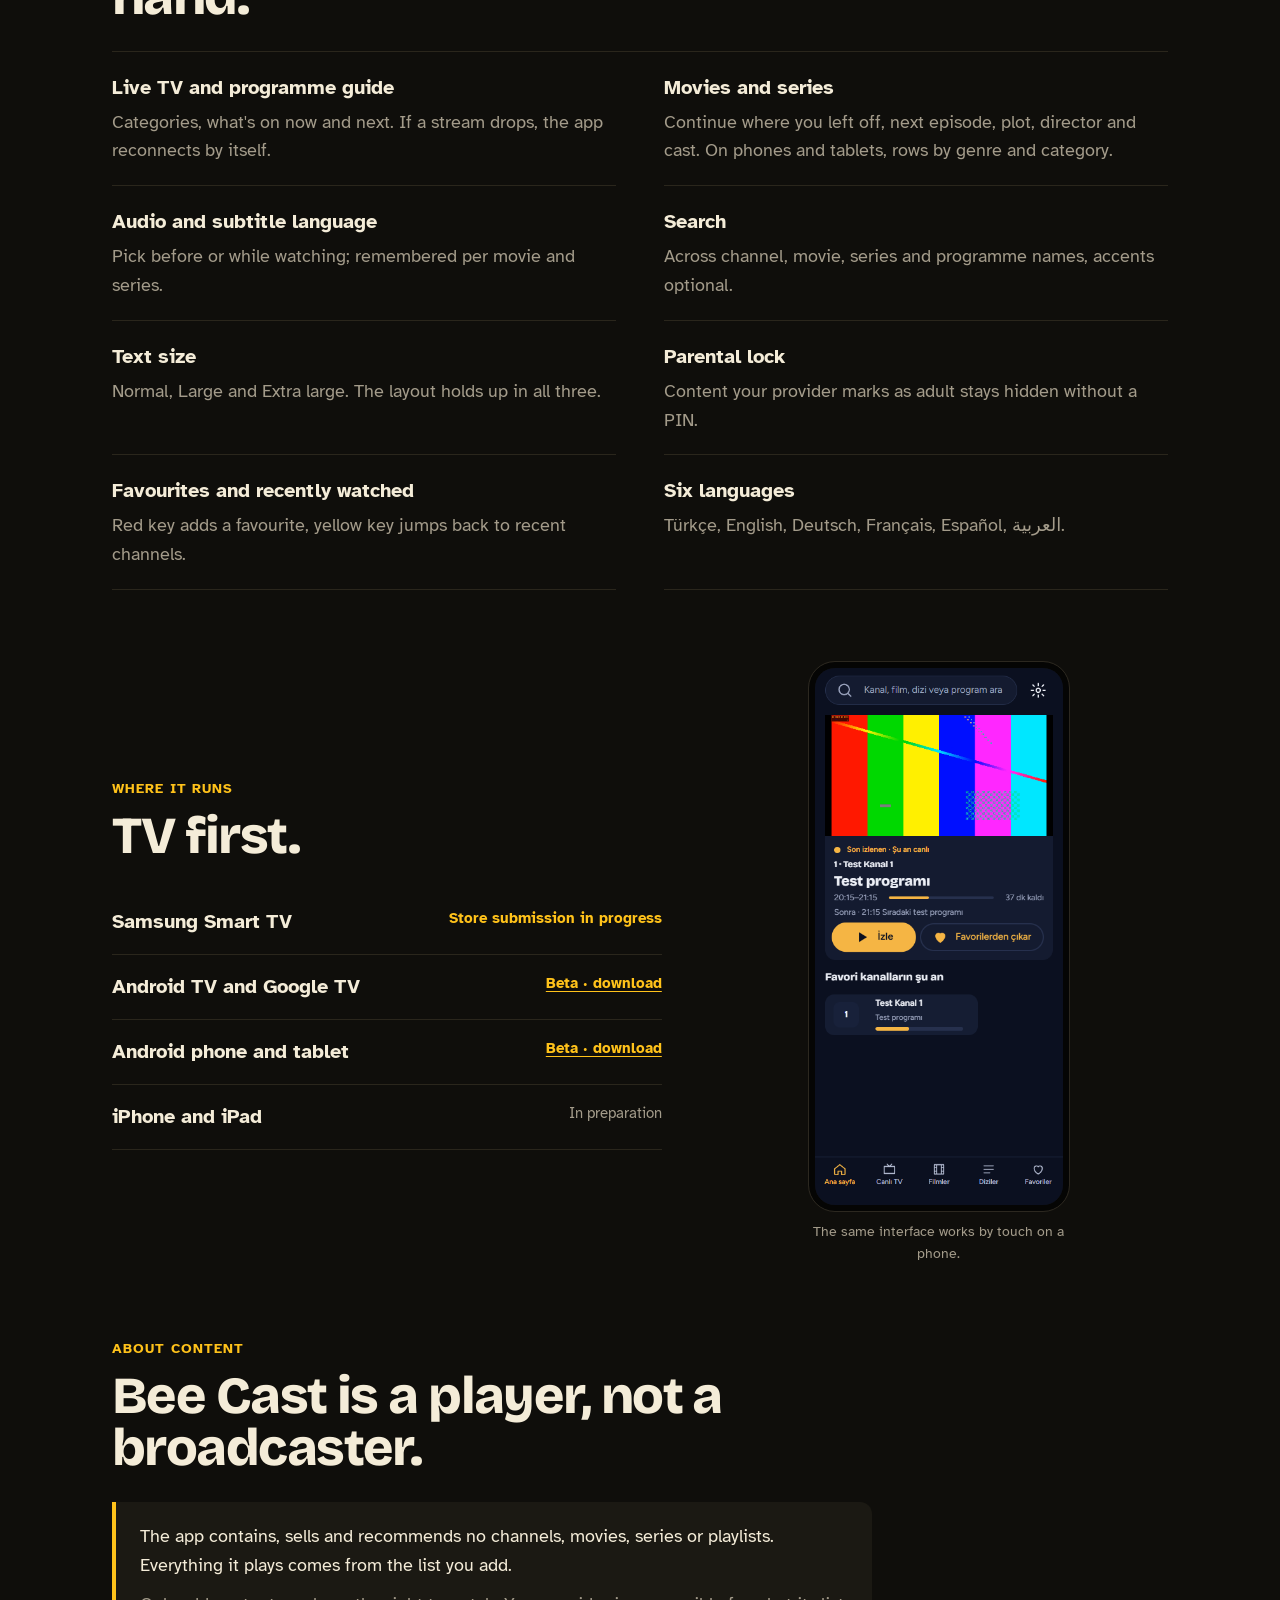
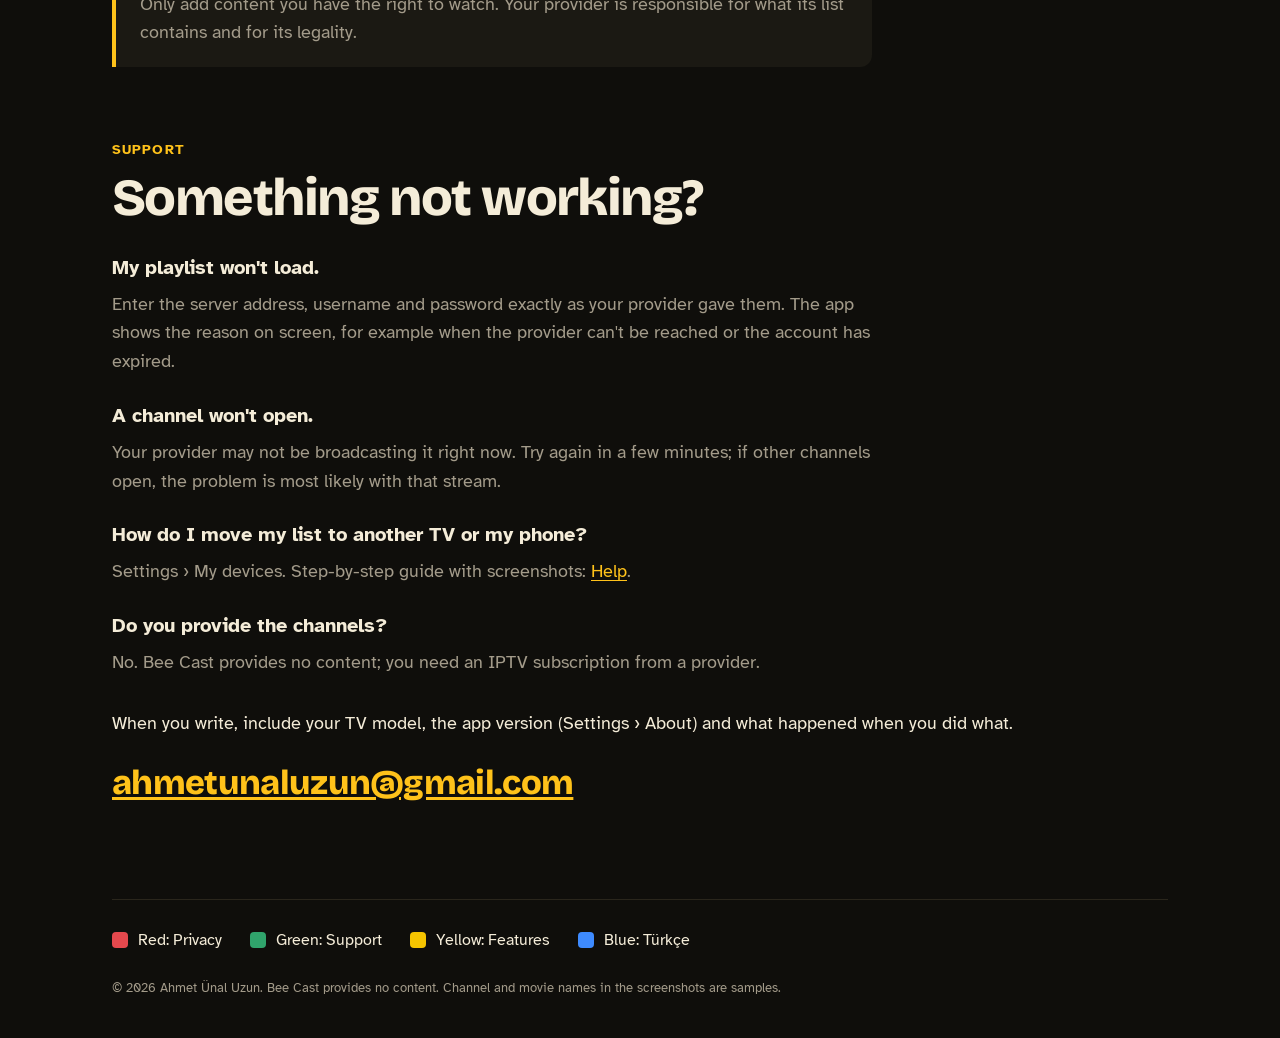
==== commit c481ff7b: "Cihazlarım: Drive'da şifreli playlist yedeği, telefon/tablette başka cihazdan yükle, ilk açılışta ba" ====
--- a/en/index.html
+++ b/en/index.html
@@ -119,7 +119,7 @@
           <dt>A channel won't open.</dt>
           <dd>Your provider may not be broadcasting it right now. Try again in a few minutes; if other channels open, the problem is most likely with that stream.</dd>
           <dt>How do I move my list to another TV or my phone?</dt>
-          <dd>Settings › Back up and move. Step-by-step guide with screenshots: <a href="help.html">Help</a>.</dd>
+          <dd>Settings › My devices. Step-by-step guide with screenshots: <a href="help.html">Help</a>.</dd>
           <dt>Do you provide the channels?</dt>
           <dd>No. Bee Cast provides no content; you need an IPTV subscription from a provider.</dd>
         </dl>
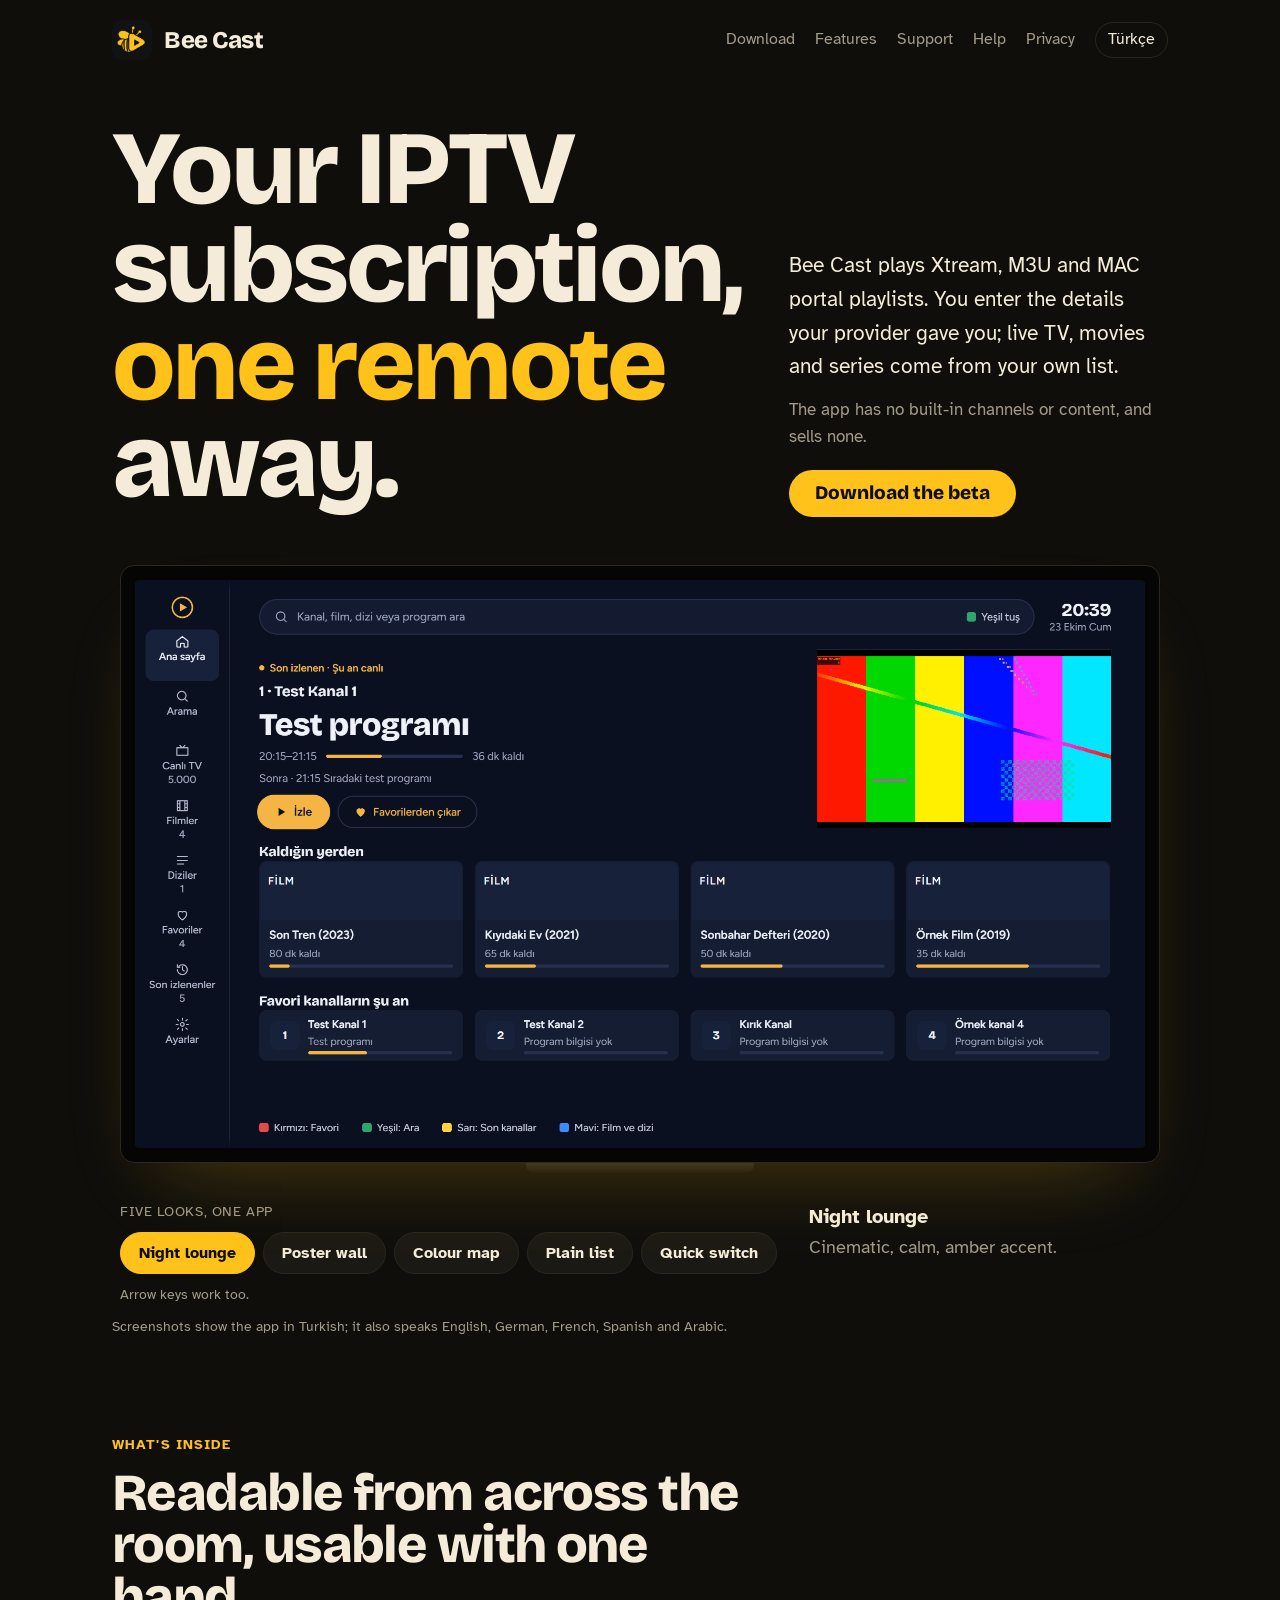
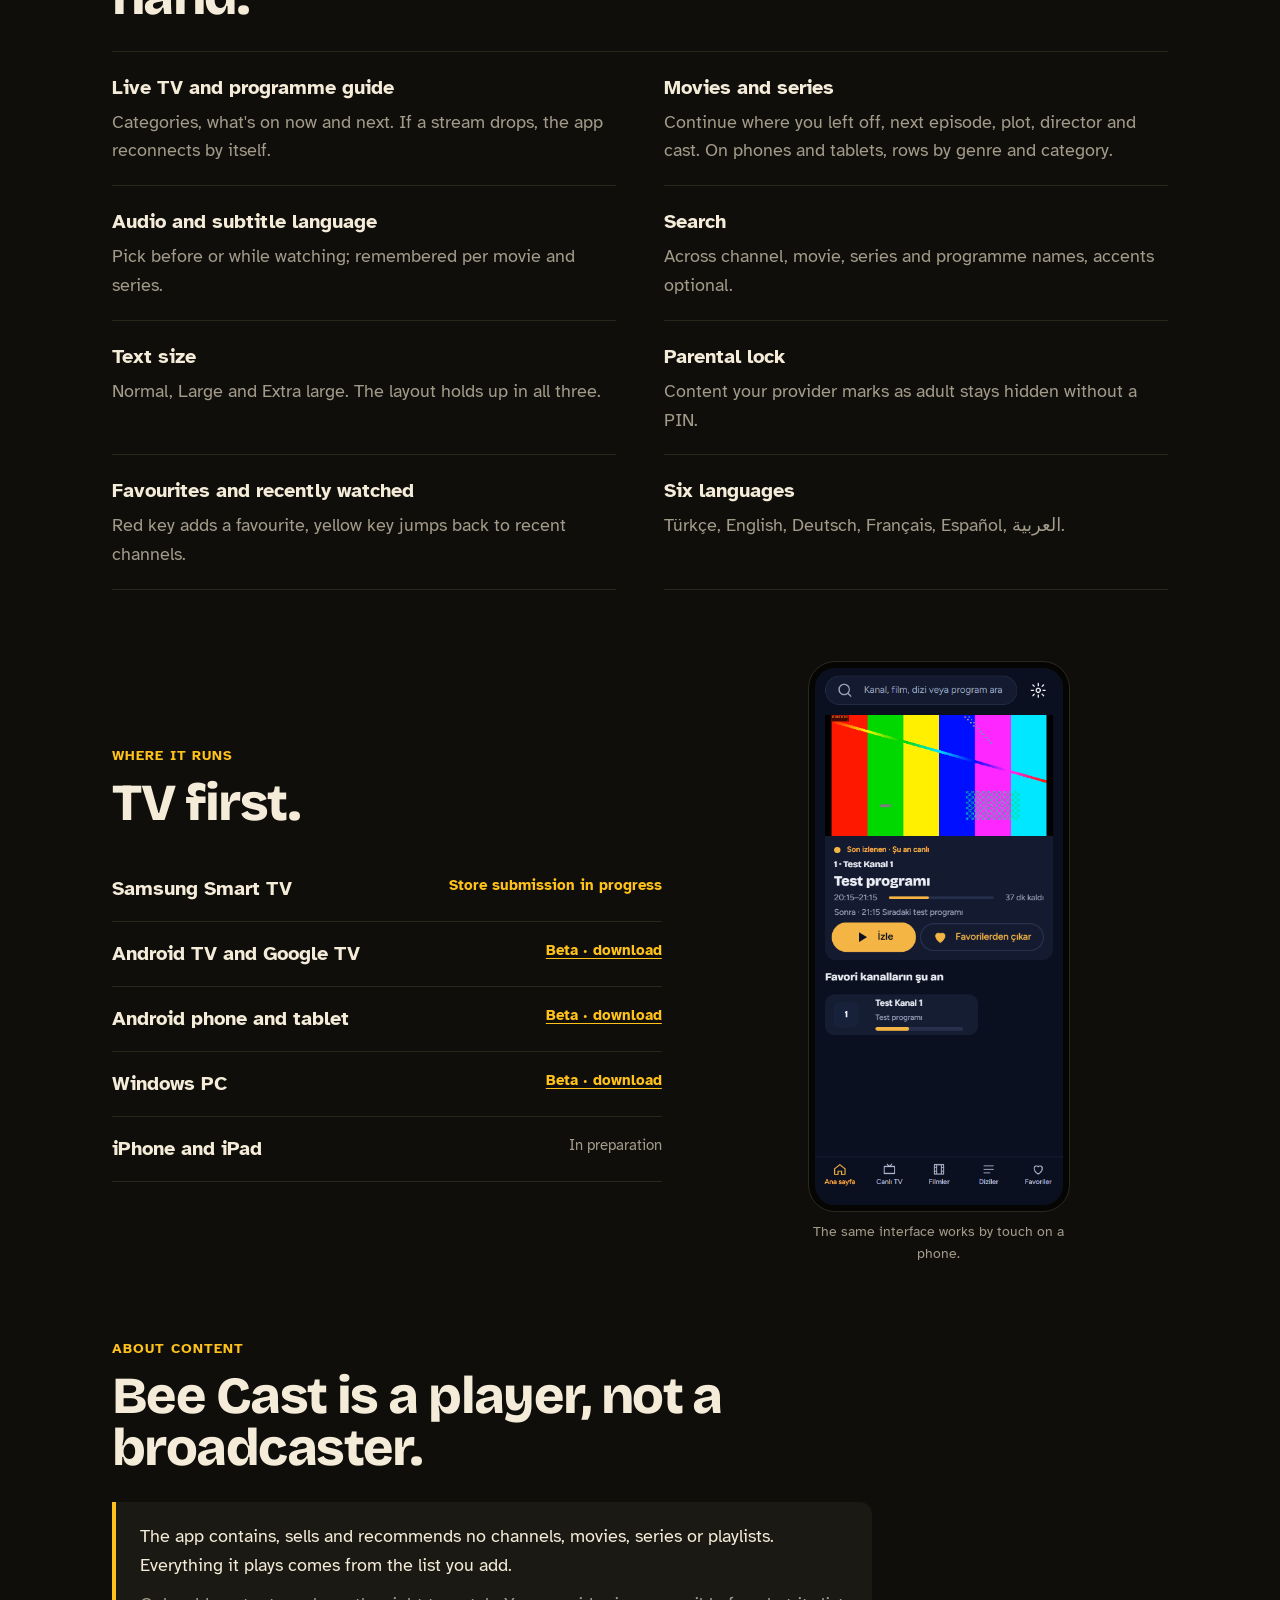
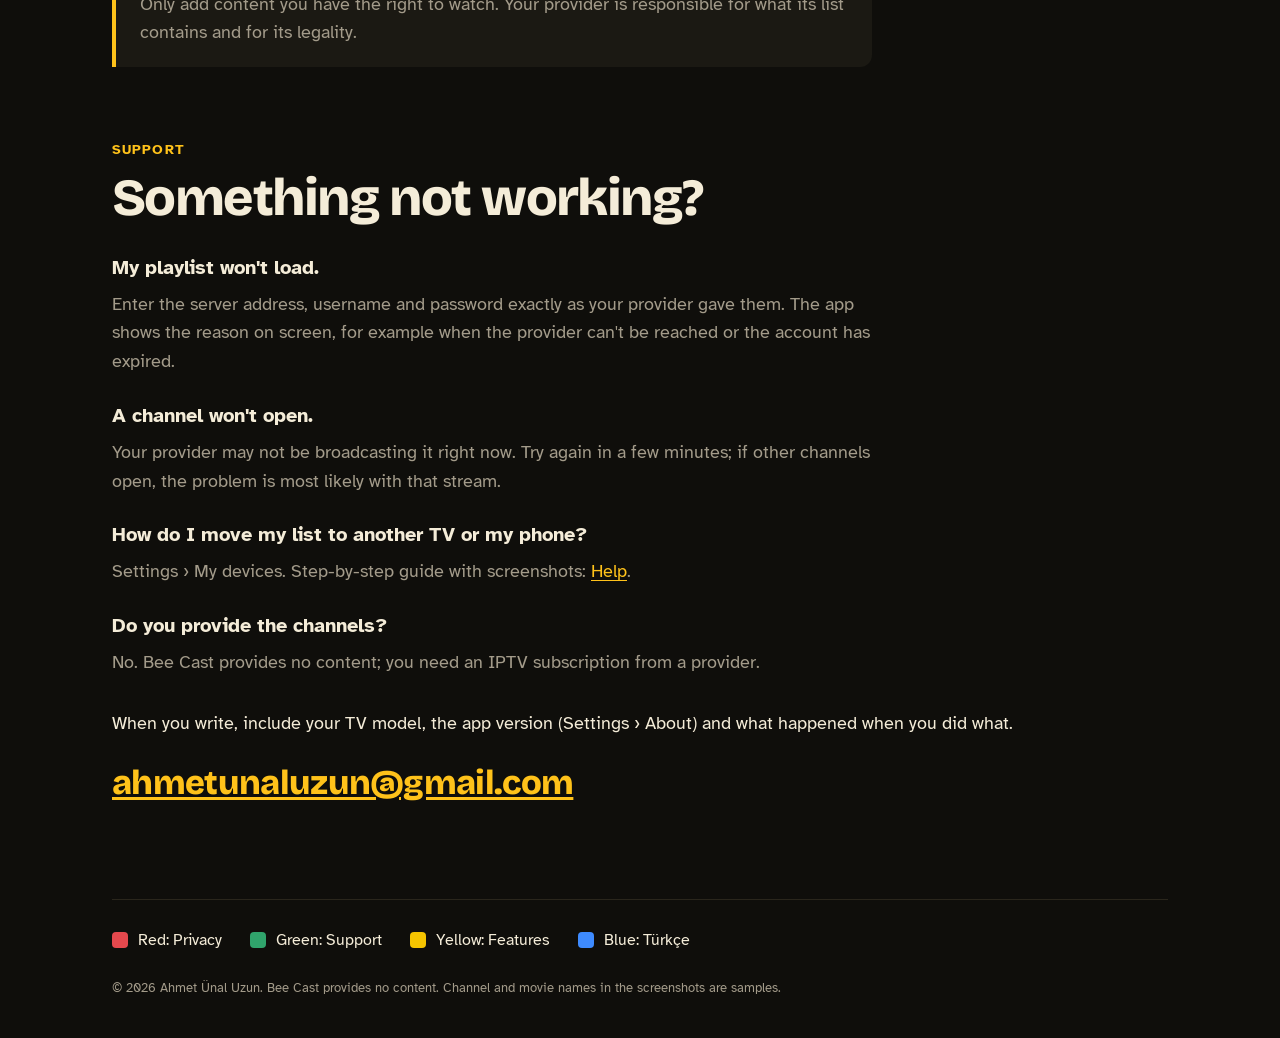
==== commit 9599344f: "Windows uygulaması: Tauri 2 kabuğu, yerel proxy, NSIS kurulum; site İndir sayfasına Windows - apps/w" ====
--- a/en/index.html
+++ b/en/index.html
@@ -15,7 +15,7 @@
   <a class="skip" href="#content">Skip to content</a>
   <div class="wrap">
     <header class="top">
-      <a class="brand" href="./" aria-label="Bee Cast home"><img src="../assets/img/simge-64.png" alt="" width="40" height="40"><span>Bee Cast</span></a>
+      <a class="brand" href="./" aria-label="Bee Cast home"><img src="../assets/img/isaret-64.png" alt="" width="40" height="40"><span>Bee Cast</span></a>
       <nav aria-label="Site">
         <a class="opt" href="download.html">Download</a>
         <a class="opt" href="#features">Features</a>
@@ -33,7 +33,7 @@
         <div>
         <p class="lede">Bee Cast plays Xtream, M3U and MAC portal playlists. You enter the details your provider gave you; live TV, movies and series come from your own list.</p>
         <p class="lede">The app has no built-in channels or content, and sells none.</p>
-        <p class="hero__cta"><a class="dl__btn" href="download.html">Download the Android beta</a></p>
+        <p class="hero__cta"><a class="dl__btn" href="download.html">Download the beta</a></p>
         </div>
         </div>
 
@@ -91,6 +91,7 @@
               <li>Samsung Smart TV <span class="now">Store submission in progress</span></li>
               <li>Android TV and Google TV <span class="now"><a href="download.html#android-tv">Beta · download</a></span></li>
               <li>Android phone and tablet <span class="now"><a href="download.html#android">Beta · download</a></span></li>
+              <li>Windows PC <span class="now"><a href="download.html#windows">Beta · download</a></span></li>
               <li>iPhone and iPad <span>In preparation</span></li>
             </ul>
           </div>
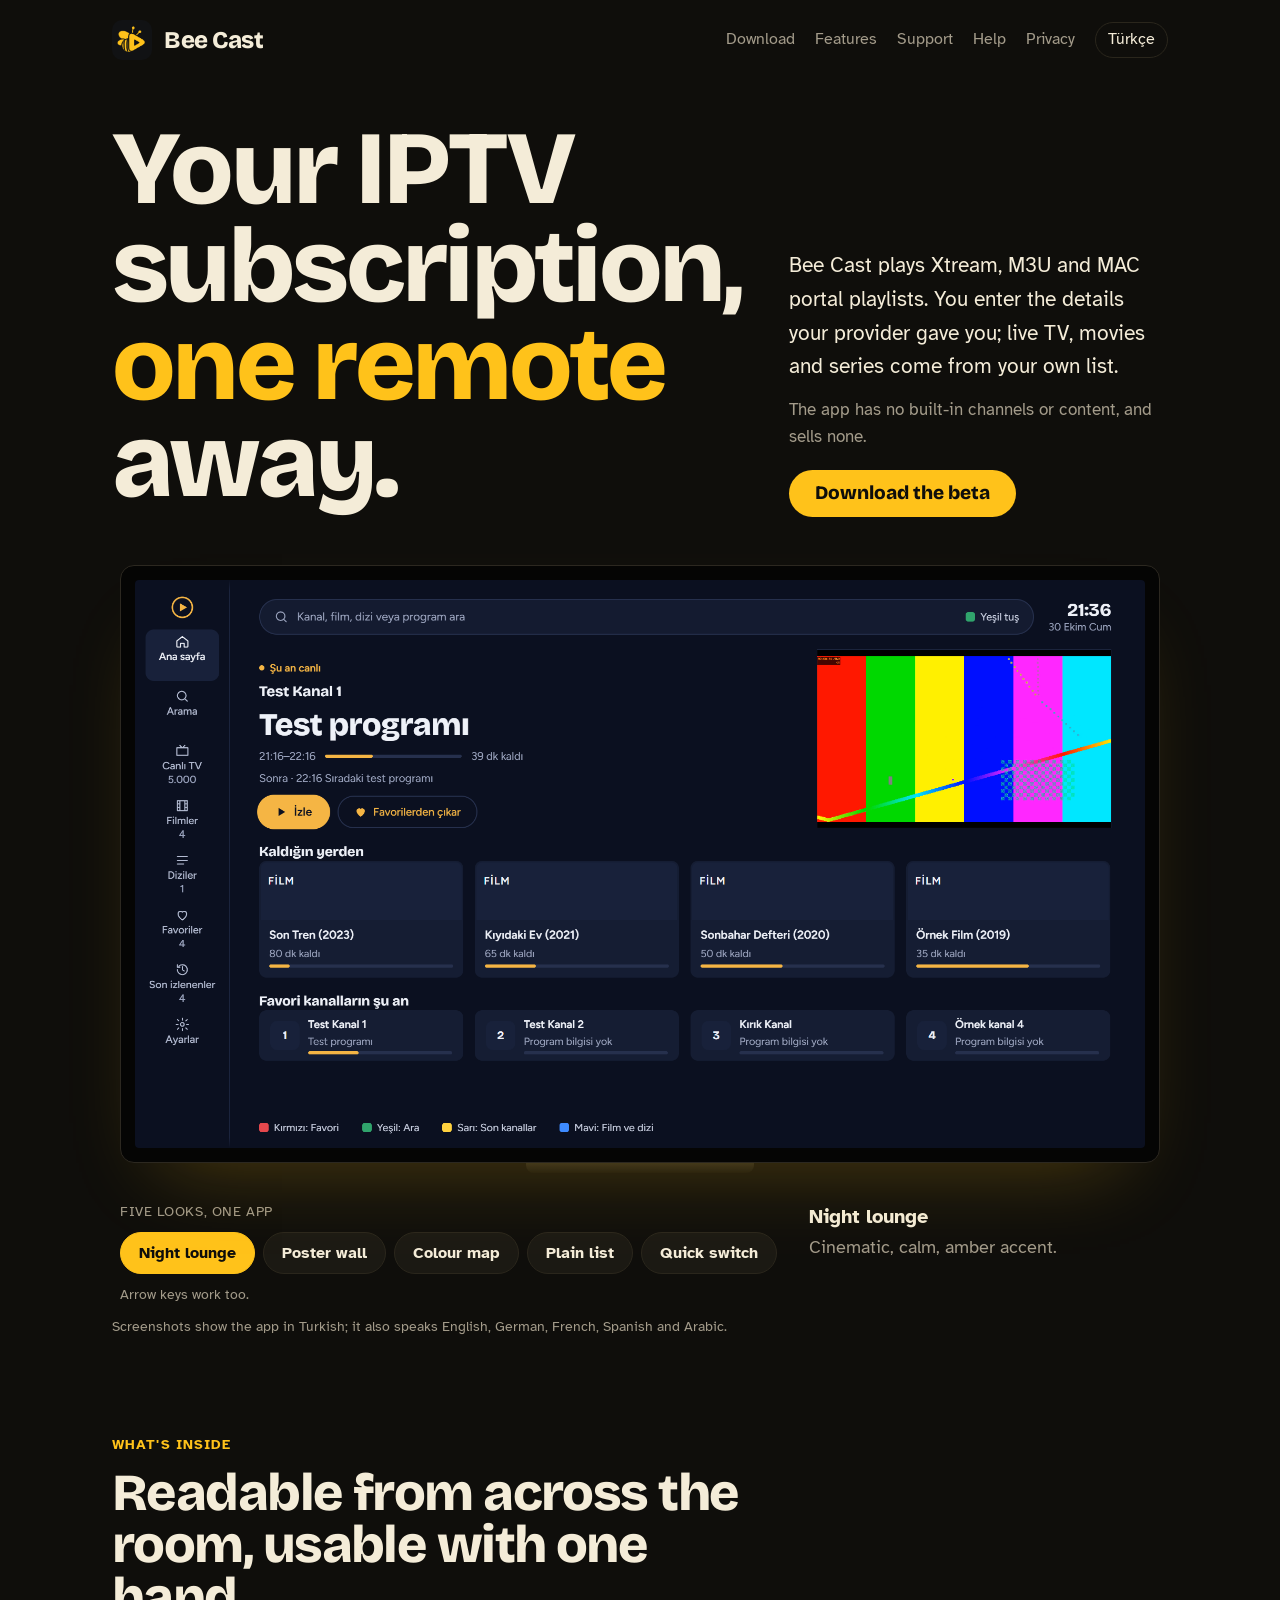
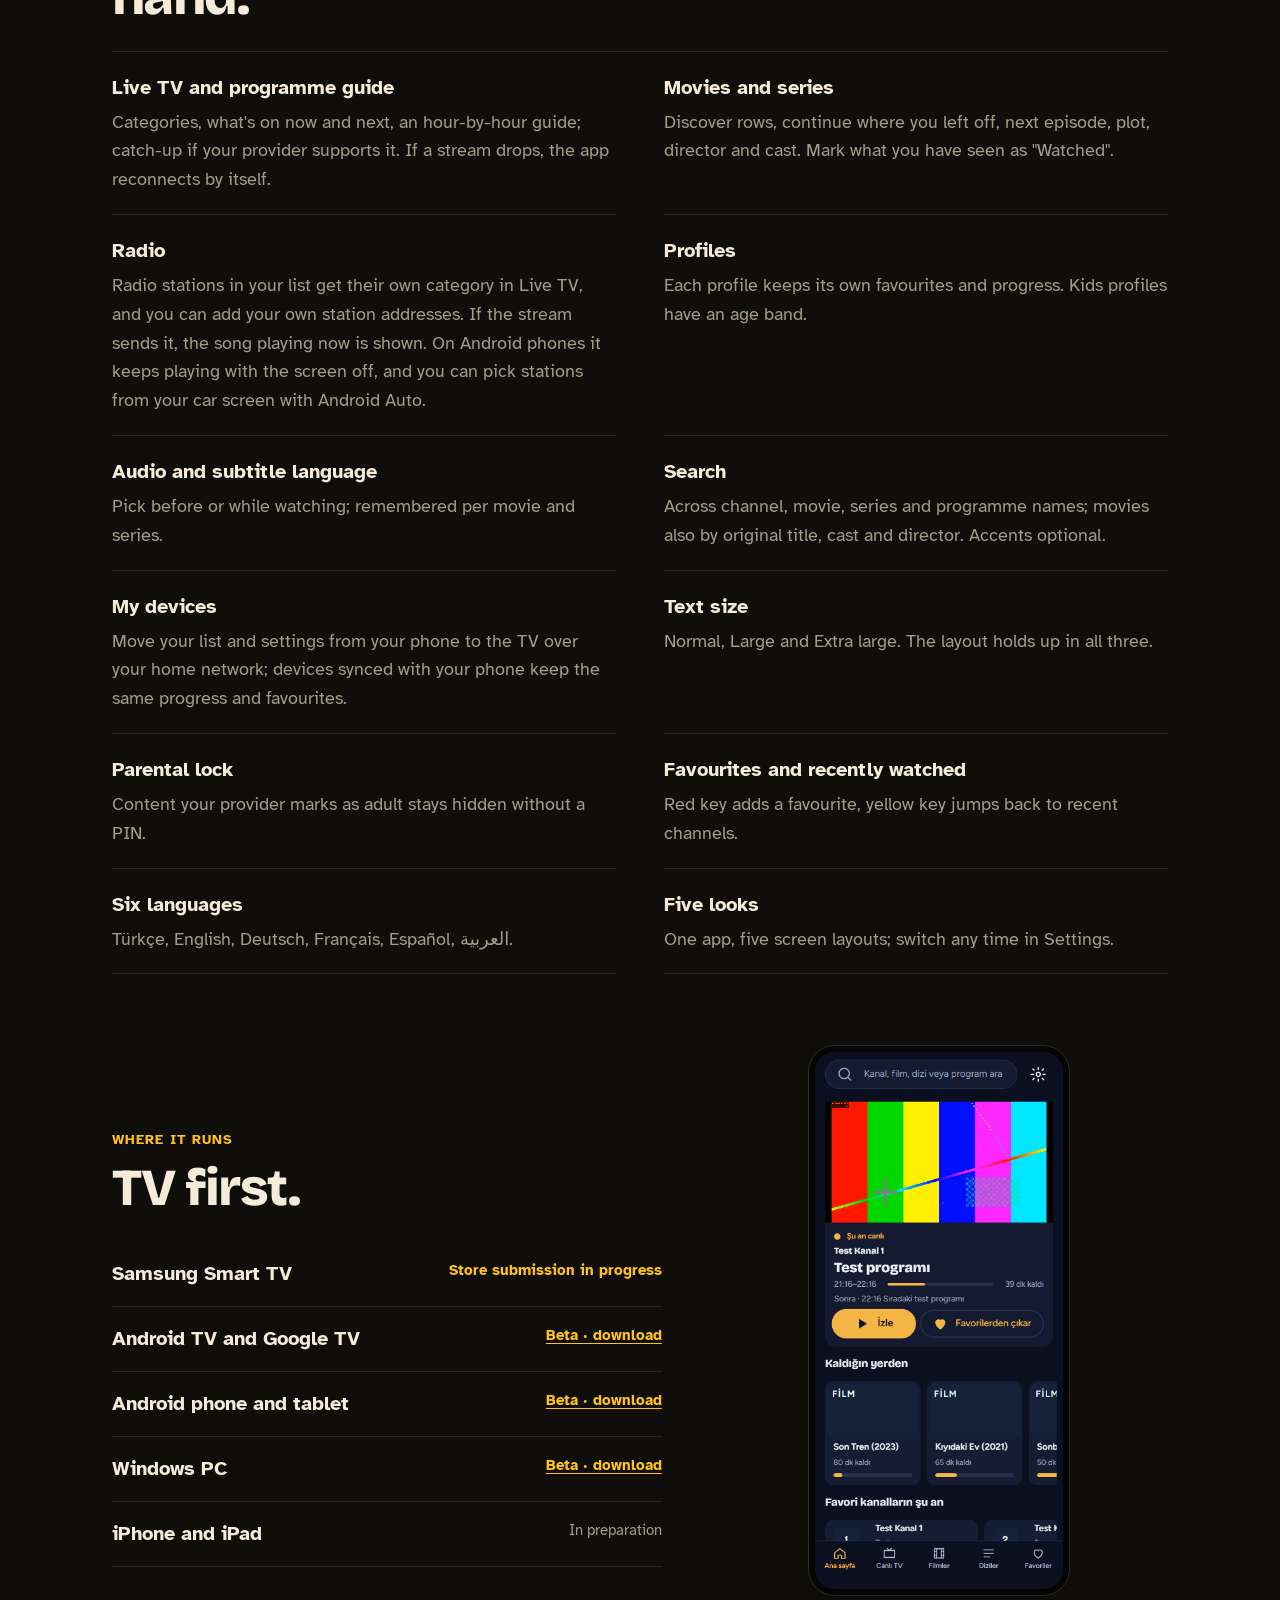
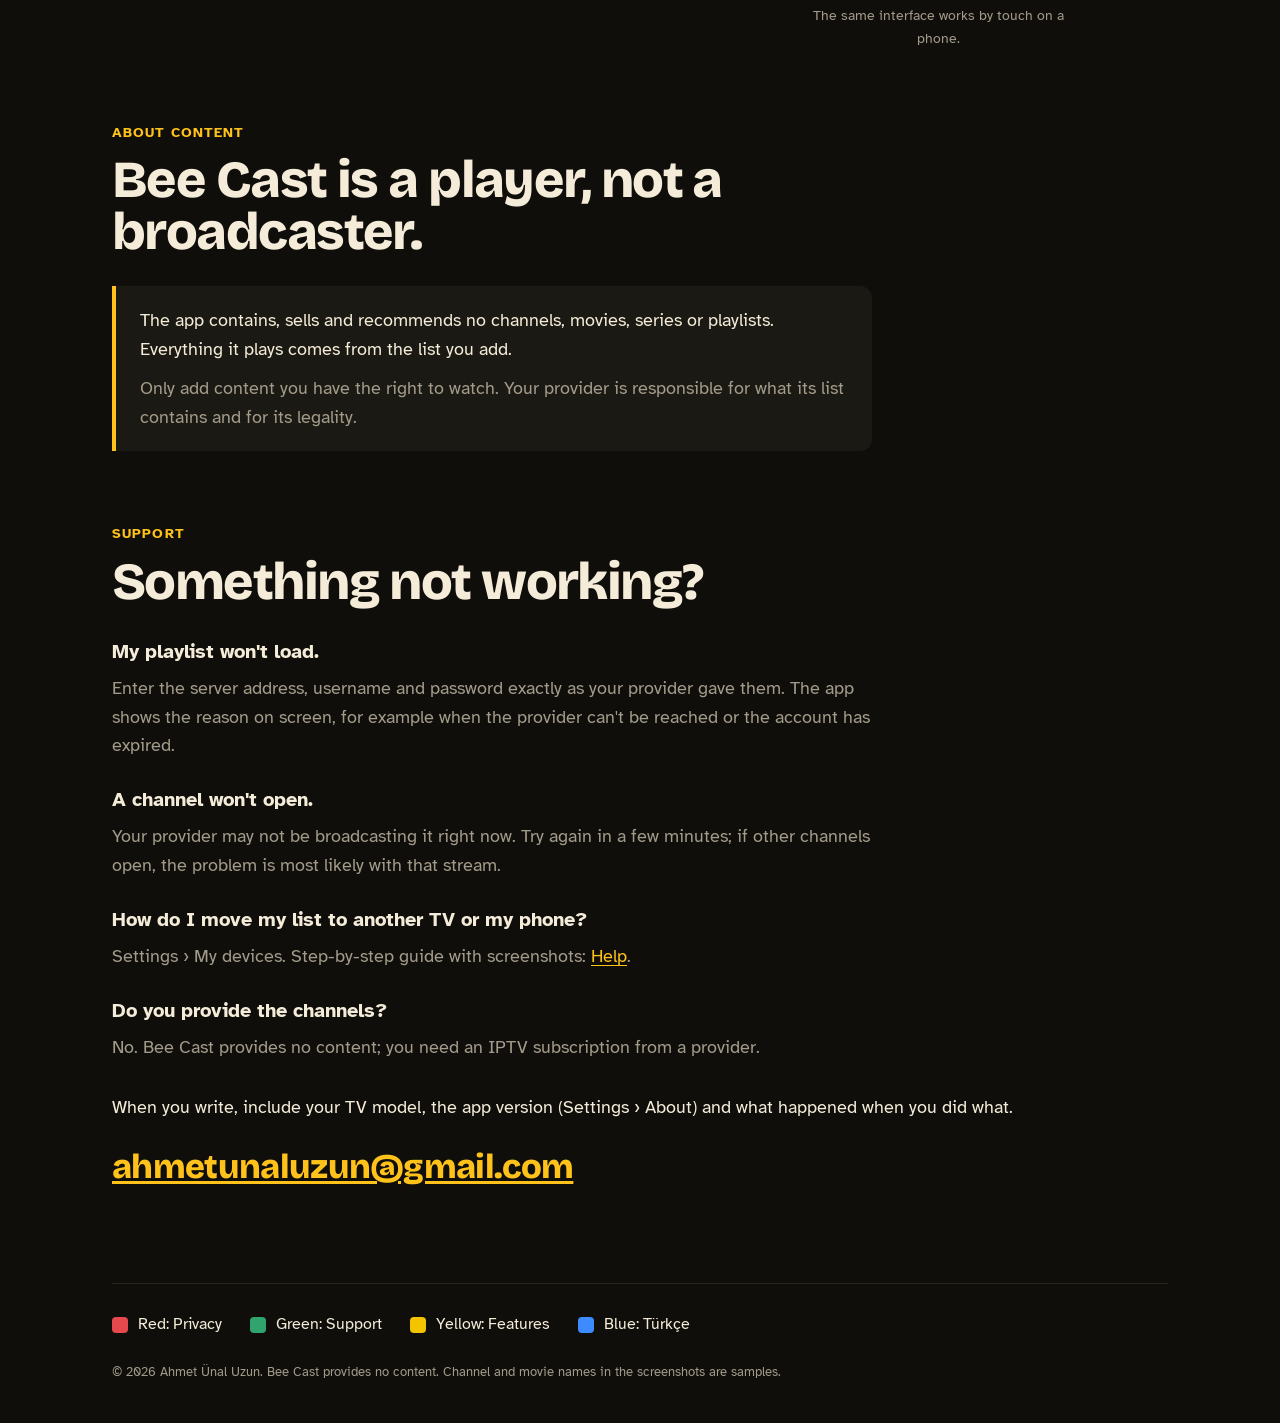
==== commit c09a24be: "Site: ekran görüntüleri uygulamanın son hâlinden, özellik metinleri güncel (TR+EN) Radyo, profiller," ====
--- a/en/index.html
+++ b/en/index.html
@@ -40,7 +40,7 @@
         <div class="tv">
           <div class="tv__bezel">
             <div class="tv__screen">
-              <img data-look="a" class="is-on" src="../assets/img/tema-a.png" alt="Bee Cast home screen in the Night lounge look: last watched channel, continue watching and favourite channels" width="1920" height="1080">
+              <img data-look="a" class="is-on" src="../assets/img/tema-a.png" alt="Bee Cast home screen in the Night lounge look: live channel now, continue watching and favourite channels" width="1920" height="1080">
               <img data-look="b" src="../assets/img/tema-b.png" alt="Poster wall look" width="1920" height="1080" loading="lazy">
               <img data-look="c" src="../assets/img/tema-c.png" alt="Colour map look" width="1920" height="1080" loading="lazy">
               <img data-look="d" src="../assets/img/tema-d.png" alt="Plain list look" width="1920" height="1080" loading="lazy">
@@ -71,14 +71,18 @@
         <p class="kicker">What's inside</p>
         <h2 id="h-f">Readable from across the room, usable with one hand.</h2>
         <dl class="feats">
-          <div><dt>Live TV and programme guide</dt><dd>Categories, what's on now and next. If a stream drops, the app reconnects by itself.</dd></div>
-          <div><dt>Movies and series</dt><dd>Continue where you left off, next episode, plot, director and cast. On phones and tablets, rows by genre and category.</dd></div>
+          <div><dt>Live TV and programme guide</dt><dd>Categories, what's on now and next, an hour-by-hour guide; catch-up if your provider supports it. If a stream drops, the app reconnects by itself.</dd></div>
+          <div><dt>Movies and series</dt><dd>Discover rows, continue where you left off, next episode, plot, director and cast. Mark what you have seen as "Watched".</dd></div>
+          <div><dt>Radio</dt><dd>Radio stations in your list get their own category in Live TV, and you can add your own station addresses. If the stream sends it, the song playing now is shown. On Android phones it keeps playing with the screen off, and you can pick stations from your car screen with Android Auto.</dd></div>
+          <div><dt>Profiles</dt><dd>Each profile keeps its own favourites and progress. Kids profiles have an age band.</dd></div>
           <div><dt>Audio and subtitle language</dt><dd>Pick before or while watching; remembered per movie and series.</dd></div>
-          <div><dt>Search</dt><dd>Across channel, movie, series and programme names, accents optional.</dd></div>
+          <div><dt>Search</dt><dd>Across channel, movie, series and programme names; movies also by original title, cast and director. Accents optional.</dd></div>
+          <div><dt>My devices</dt><dd>Move your list and settings from your phone to the TV over your home network; devices synced with your phone keep the same progress and favourites.</dd></div>
           <div><dt>Text size</dt><dd>Normal, Large and Extra large. The layout holds up in all three.</dd></div>
           <div><dt>Parental lock</dt><dd>Content your provider marks as adult stays hidden without a PIN.</dd></div>
           <div><dt>Favourites and recently watched</dt><dd>Red key adds a favourite, yellow key jumps back to recent channels.</dd></div>
           <div><dt>Six languages</dt><dd>Türkçe, English, Deutsch, Français, Español, العربية.</dd></div>
+          <div><dt>Five looks</dt><dd>One app, five screen layouts; switch any time in Settings.</dd></div>
         </dl>
       </section>
 
--- a/assets/site.css
+++ b/assets/site.css
@@ -201,6 +201,8 @@
 .dl__card .dl__small { margin: 12px 0 0; font-size: 14px; }
 .vid { margin: 18px 0 8px; max-width: 320px; }
 .vid video { display: block; width: 100%; height: auto; border-radius: 18px; border: 1px solid var(--hive-2); background: var(--hive); }
+.vid--wide { max-width: 720px; }
+.vid--wide video { border-radius: 10px; }
 .vid figcaption { color: var(--ash); font-size: 14px; margin-top: 6px; }
 .hash { word-break: break-all; font-size: 13px; }
 .where li .now a { color: inherit; }
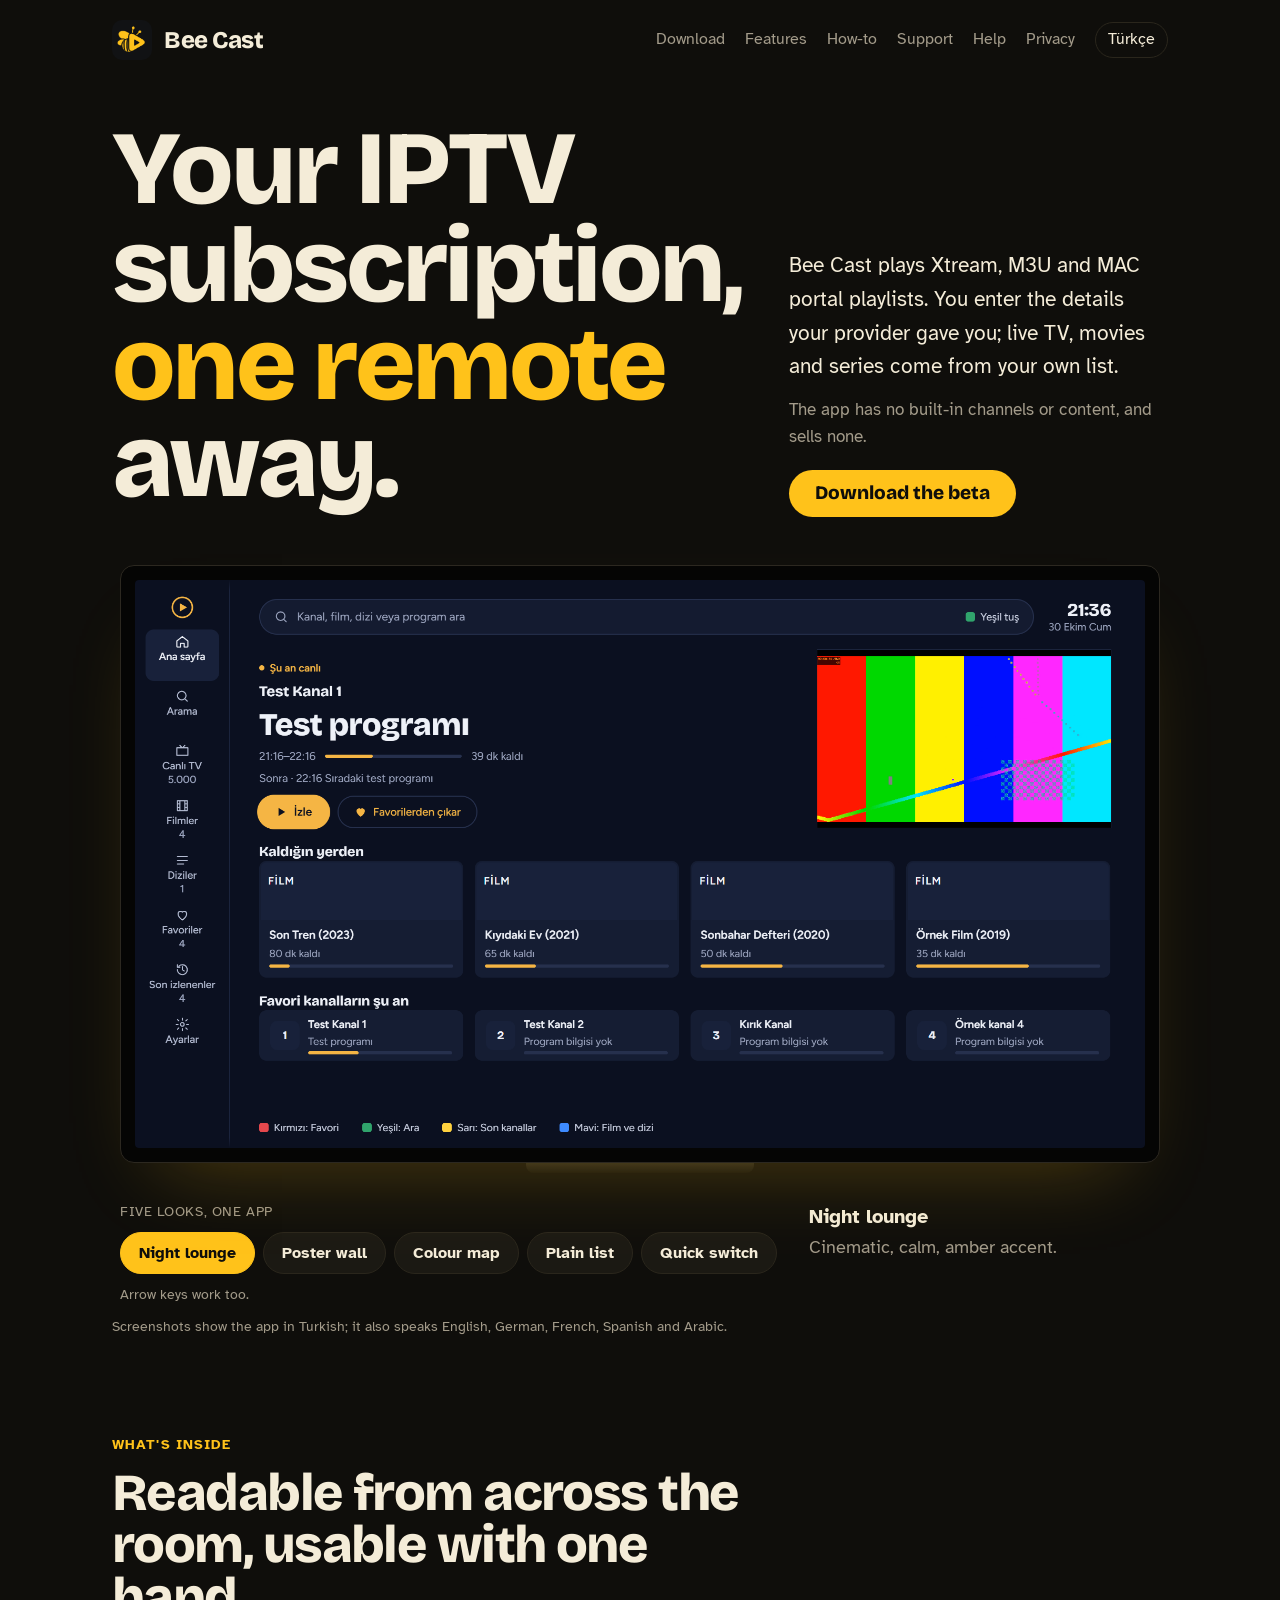
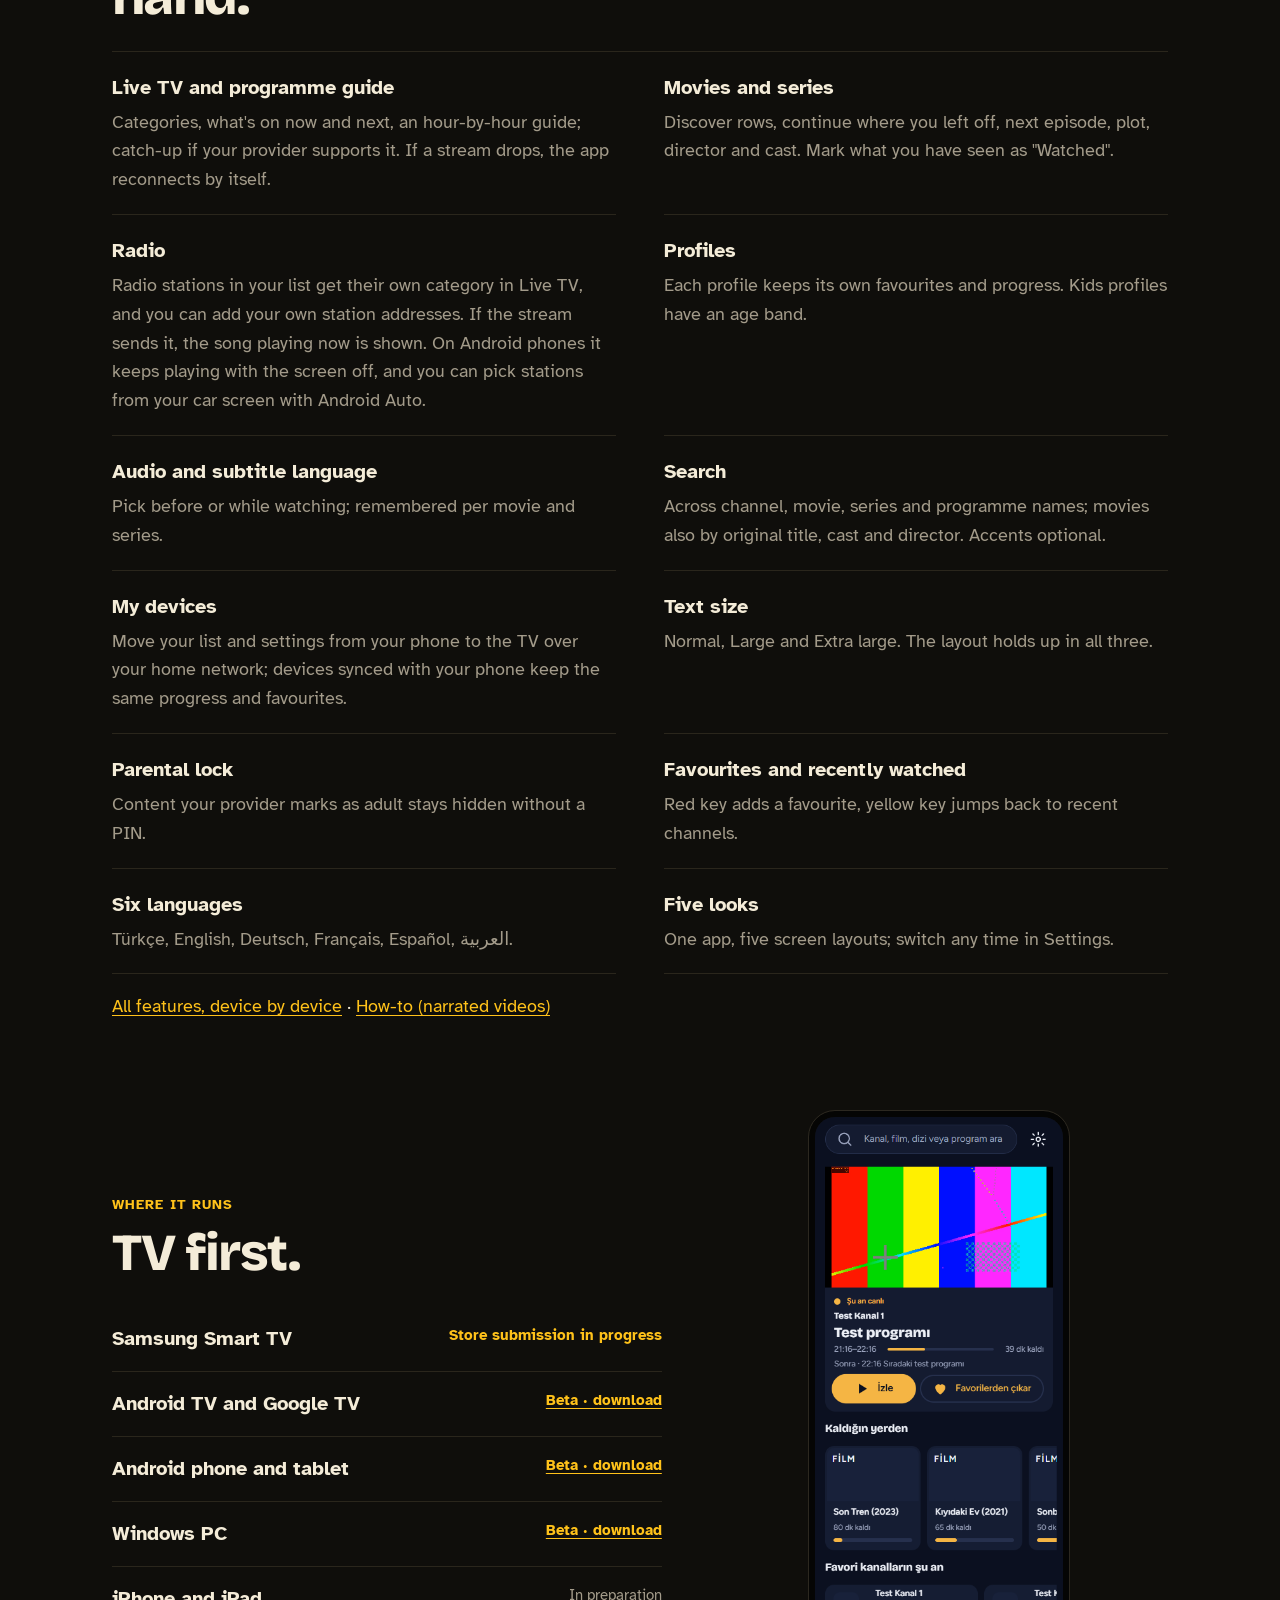
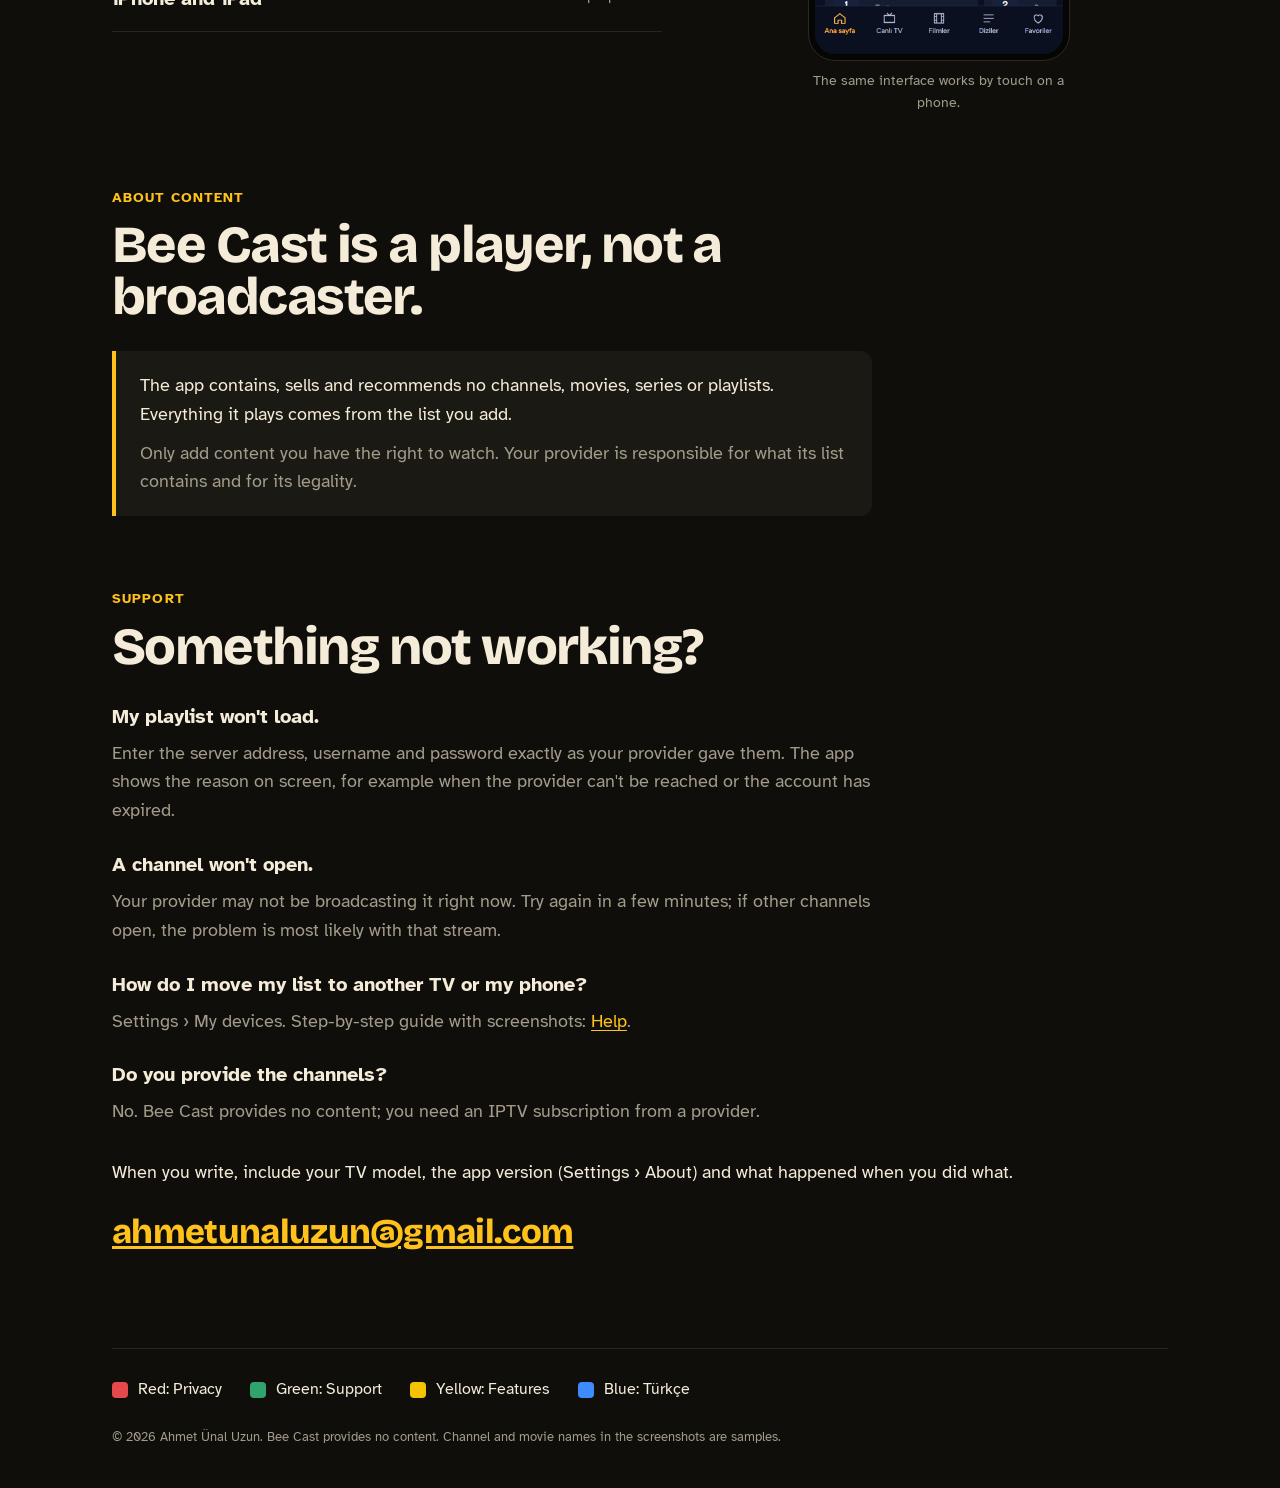
==== commit 517b37f1: "Site: Özellikler (cihaz cihaz tablo, olmayanlar) ve Nasıl yapılır (5 sesli video, radyo soruları) sa" ====
--- a/en/index.html
+++ b/en/index.html
@@ -18,7 +18,8 @@
       <a class="brand" href="./" aria-label="Bee Cast home"><img src="../assets/img/isaret-64.png" alt="" width="40" height="40"><span>Bee Cast</span></a>
       <nav aria-label="Site">
         <a class="opt" href="download.html">Download</a>
-        <a class="opt" href="#features">Features</a>
+        <a class="opt" href="features.html">Features</a>
+        <a class="opt" href="how-to.html">How-to</a>
         <a class="opt" href="#support">Support</a>
         <a class="opt" href="help.html">Help</a>
         <a class="opt" href="privacy.html">Privacy</a>
@@ -84,6 +85,7 @@
           <div><dt>Six languages</dt><dd>Türkçe, English, Deutsch, Français, Español, العربية.</dd></div>
           <div><dt>Five looks</dt><dd>One app, five screen layouts; switch any time in Settings.</dd></div>
         </dl>
+        <p><a href="features.html">All features, device by device</a> · <a href="how-to.html">How-to (narrated videos)</a></p>
       </section>
 
       <section id="where" aria-labelledby="h-w">
--- a/assets/site.css
+++ b/assets/site.css
@@ -208,3 +208,21 @@
 .where li .now a { color: inherit; }
 .doc code { overflow-wrap: anywhere; word-break: break-word; }
 .hero__cta { margin: 20px 0 0; }
+
+/* ---- özellikler sayfası (scripts/site-sayfalari.mjs) */
+.top nav a[aria-current="page"] { color: var(--wax); }
+.sr { position: absolute; width: 1px; height: 1px; overflow: hidden; clip: rect(0 0 0 0); white-space: nowrap; }
+.fx-legend { display: flex; flex-wrap: wrap; gap: 6px 18px; color: var(--ash); font-size: 15px; margin: 0 0 12px; }
+.doc .fx-table { min-width: 760px; font-size: 15px; }
+.fx-table thead th { vertical-align: bottom; color: var(--wax); text-align: center; }
+.fx-table thead th:first-child { text-align: left; }
+.fx-st { display: block; color: var(--ash); font-weight: 400; font-size: 13px; }
+.fx-table tbody th { font-weight: 700; color: var(--wax); }
+.fx-d { display: block; font-weight: 400; color: var(--ash); font-size: 14px; margin-top: 2px; }
+.fx { position: relative; text-align: center; font-size: 18px; white-space: nowrap; }
+.fx--y { color: var(--honey); }
+.fx--n { color: var(--hive-2); }
+.fx--p, .fx--q { color: var(--ash); }
+.fx-group th { color: var(--honey); text-transform: uppercase; letter-spacing: 0.08em; font-size: 13px; padding-top: 22px; }
+.fx-notes { color: var(--ash); font-size: 14px; padding-left: 22px; }
+.fx-table sup a { text-decoration: none; margin-left: 2px; }
